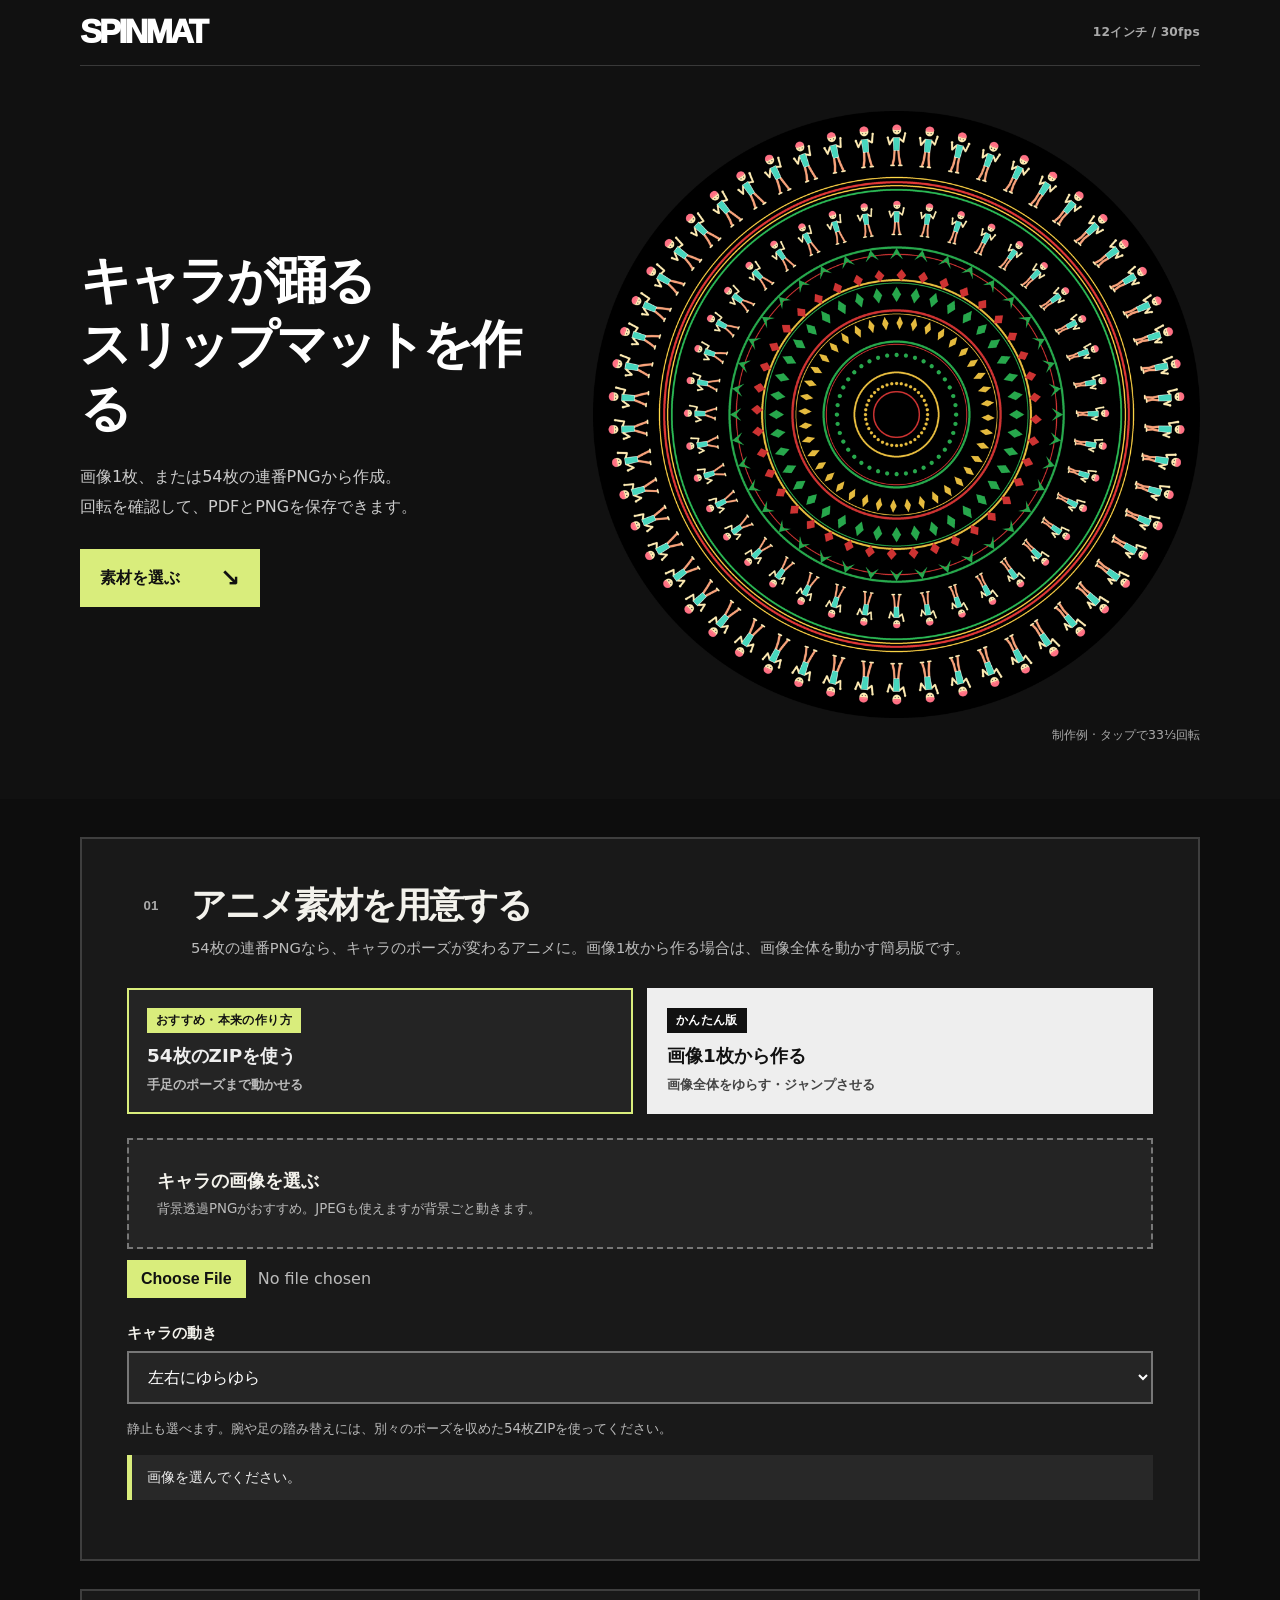
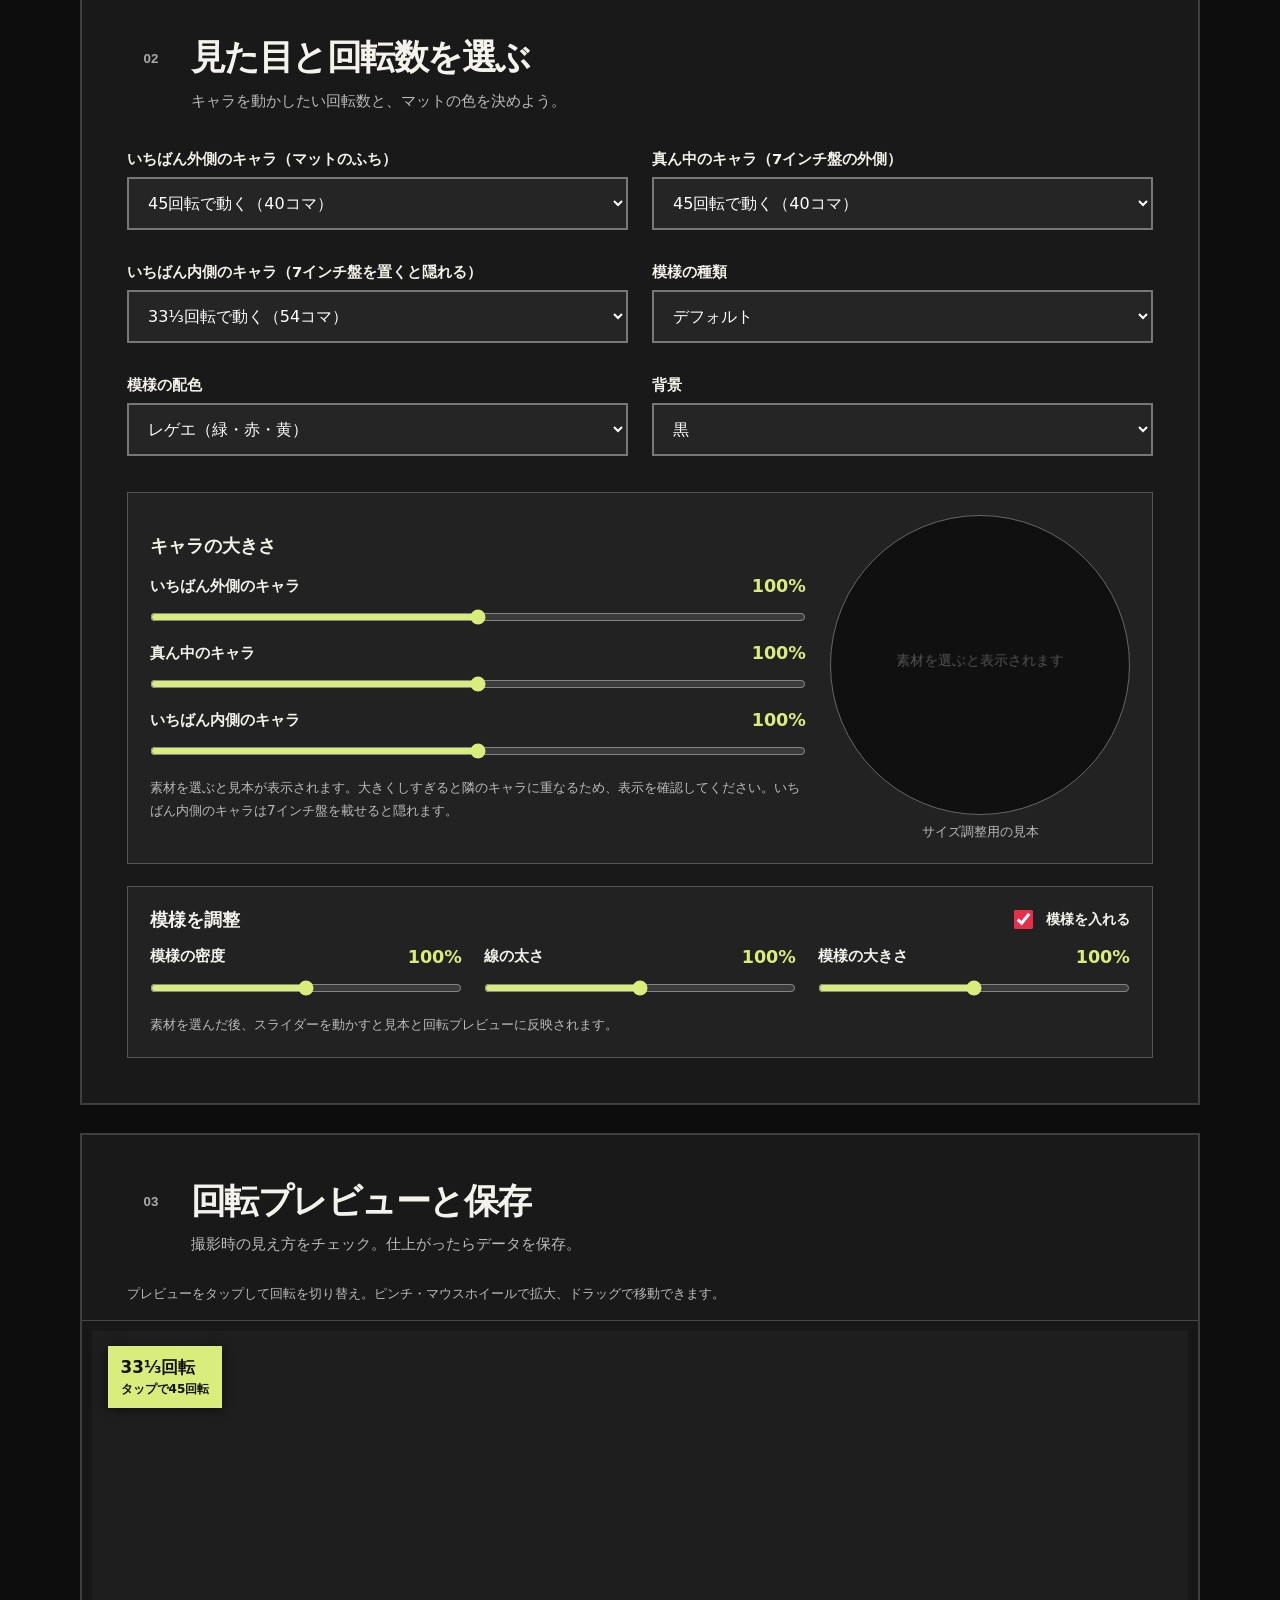
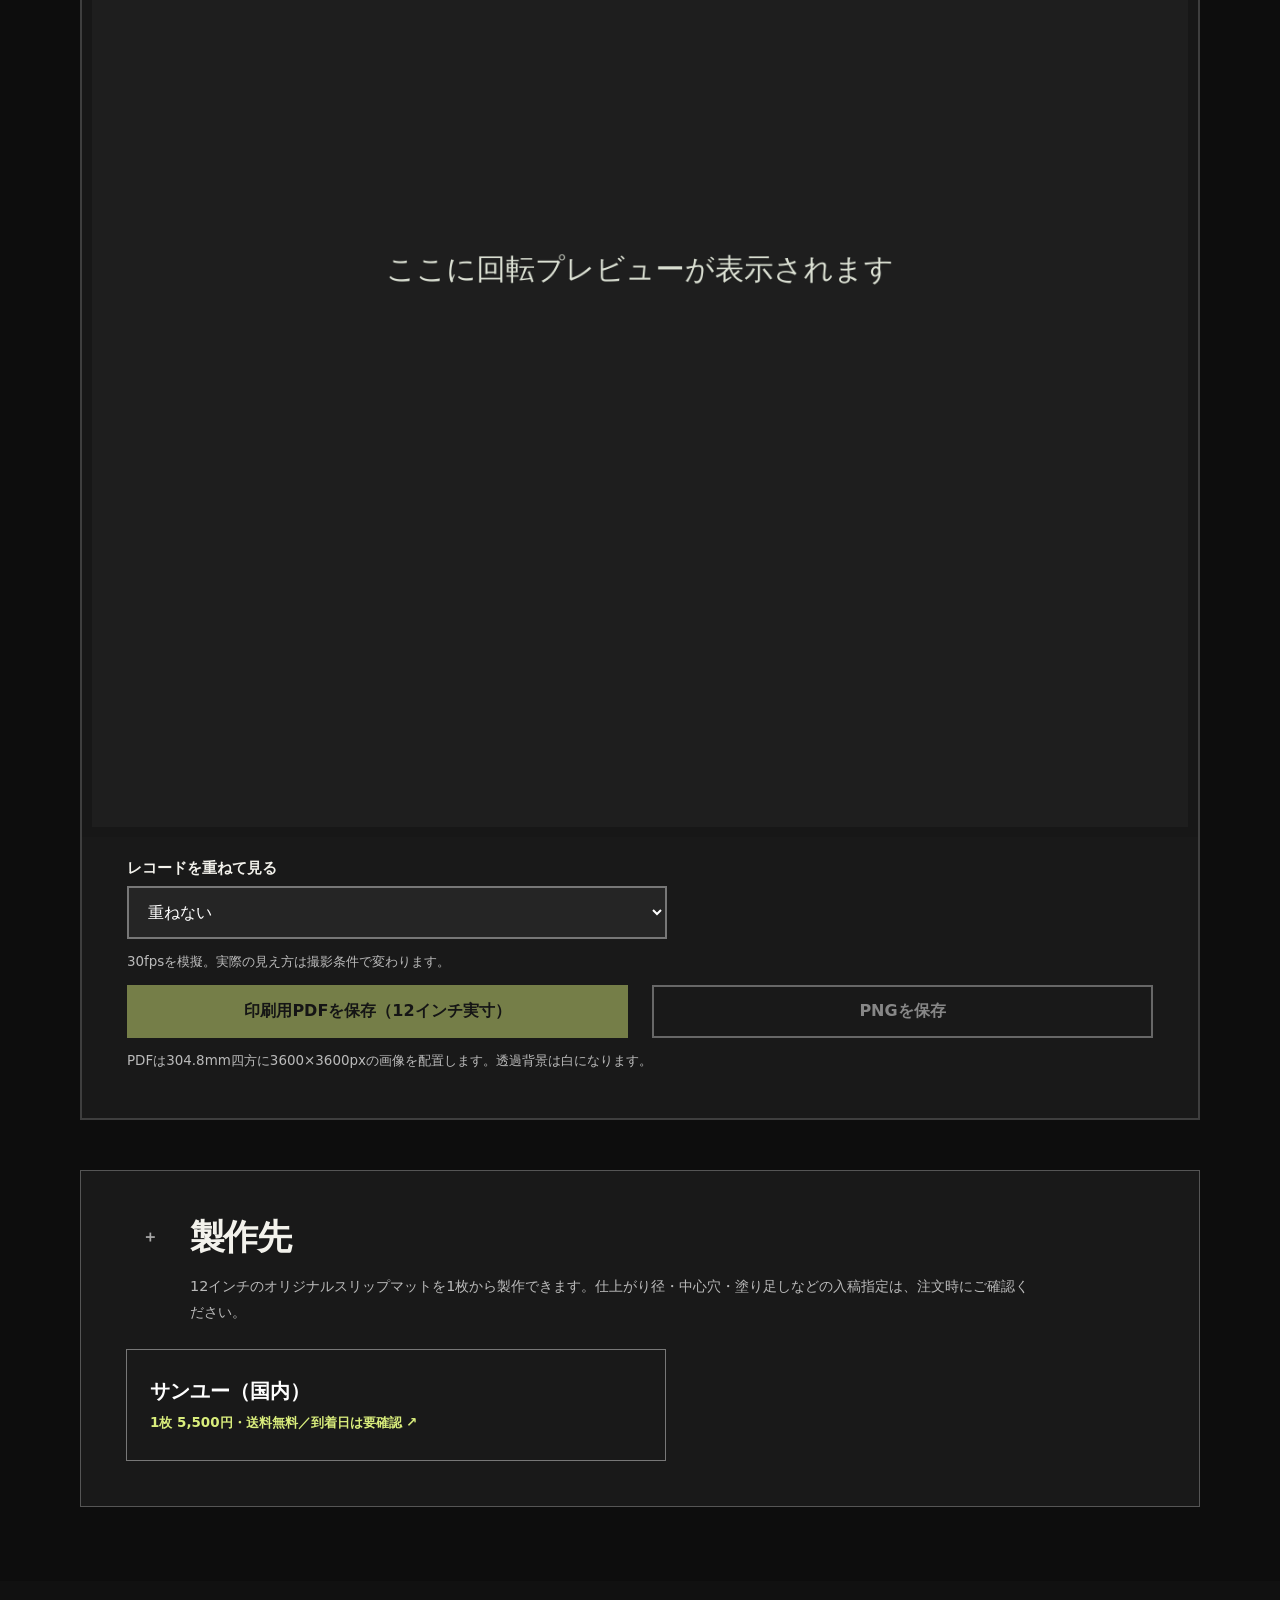
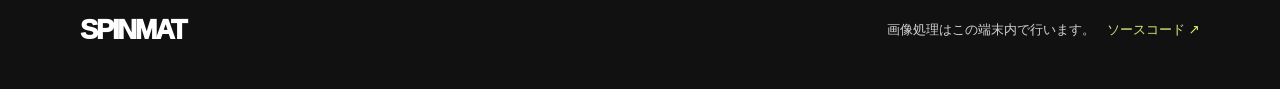
==== docs/index.html @ d65b49f1 "Simplify default pattern label and remove Penrose option" ====
<!doctype html>
<html lang="ja">
<head>
  <meta charset="utf-8">
  <meta name="viewport" content="width=device-width, initial-scale=1">
  <meta name="theme-color" content="#111111">
  <title>Zoetrope Slipmat Maker</title>
  <link rel="stylesheet" href="style.css?v=18">
</head>
<body>
  <header class="hero">
    <div class="shell">
      <div class="topbar"><a class="wordmark" href="#top" aria-label="SPINMAT トップ">SPINMAT</a><span class="topbar-note">12インチ / 30fps</span></div>
      <div id="top" class="hero-grid">
        <div class="hero-copy">
          <h1>キャラが踊る<br><em>スリップマットを作る</em></h1>
          <p class="hero-description">画像1枚、または54枚の連番PNGから作成。<br>回転を確認して、PDFとPNGを保存できます。</p>
          <a class="hero-cta" href="#source-title">素材を選ぶ <span aria-hidden="true">↘</span></a>
        </div>
        <figure class="hero-example"><button id="example-spin-button" class="hero-example-button" type="button" data-mode="stop" data-rate="33" aria-pressed="false" aria-label="制作例を33⅓回転で回す"><img src="example-slipmat.png" alt="キャラと幾何学模様を並べたスリップマットの制作例" width="1200" height="1200"></button><figcaption id="example-spin-caption">制作例 · タップで33⅓回転</figcaption></figure>
      </div>
    </div>
  </header>
  <main class="shell">
    <section class="card" aria-labelledby="source-title">
      <div class="step"><span>01</span><h2 id="source-title">アニメ素材を用意する</h2></div>
      <p class="section-intro">54枚の連番PNGなら、キャラのポーズが変わるアニメに。画像1枚から作る場合は、画像全体を動かす簡易版です。</p>
      <div class="mode-switch" role="group" aria-label="素材の種類">
        <label><input type="radio" name="source-mode" value="zip"><span class="mode-card mode-card--recommended"><small class="mode-badge">おすすめ・本来の作り方</small><strong>54枚のZIPを使う</strong><small>手足のポーズまで動かせる</small></span></label>
        <label><input type="radio" name="source-mode" value="image" checked><span class="mode-card mode-card--simple"><small class="mode-badge">かんたん版</small><strong>画像1枚から作る</strong><small>画像全体をゆらす・ジャンプさせる</small></span></label>
      </div>
      <div id="image-input-area">
        <label class="file-box" for="image-file"><strong>キャラの画像を選ぶ</strong><small>背景透過PNGがおすすめ。JPEGも使えますが背景ごと動きます。</small></label>
        <input id="image-file" type="file" accept="image/png,image/jpeg,image/webp">
        <div class="field"><label for="motion">キャラの動き</label><select id="motion"><option value="sway">左右にゆらゆら</option><option value="bounce">軽くジャンプ</option><option value="groove">ゆらゆら＋ジャンプ</option><option value="still">静止（動きなし）</option></select></div>
        <p class="hint">静止も選べます。腕や足の踏み替えには、別々のポーズを収めた54枚ZIPを使ってください。</p>
      </div>
      <div id="zip-input-area" hidden>
        <label class="file-box" for="zip-file"><strong>54枚入りZIPを選ぶ</strong><small>透過PNGの001.png〜054.png。同じ大きさの画像が必要です。</small></label>
        <input id="zip-file" type="file" accept=".zip,application/zip">
        <div class="prompt-guide">
          <h3>ChatGPTで54枚のZIPを作るなら</h3>
          <p>キャラの画像をChatGPTに添付して、下の文章を送ってください。できたZIPを保存し、この画面で選びます。</p>
          <label class="prompt-motion-label" for="prompt-motion">動きの指定 <span>下は一例です。好きな動きに書き換えられます。</span></label>
          <input id="prompt-motion" type="text" value="ゆったり左右にステップを踏み、左右の足を交互に出す、1周期のループにしてください。">
          <textarea id="zip-prompt" readonly spellcheck="false" aria-label="ChatGPTに送るプロンプト">添付したキャラ画像をもとに、ゾートロープ用のアニメーションを54コマ作ってください。ゆったり左右にステップを踏み、左右の足を交互に出す、1周期のループにしてください。

元のキャラの絵柄・顔・服・色を保ち、別のキャラに描き直さないでください。各コマで姿勢が少しずつ変わり、054.pngから001.pngへも自然につながるようにしてください。単に静止画全体を左右に動かすだけにはしないでください。

各コマは同じ大きさの512×512pxの背景透過PNGにしてください。全身が切れないようにし、キャラの大きさと中心位置、足元の基準位置を揃えてください。背景・床・影・文字は不要です。

ファイル名を001.pngから054.pngにして、54枚だけをZIPの直下にまとめ、ZIPファイルをダウンロードできる形で返してください。実際にファイルを作成・確認してください。ファイル生成ができない場合は、その旨を教えてください。</textarea>
          <div class="prompt-action"><button id="copy-zip-prompt" type="button" class="secondary">プロンプトをコピー</button><span id="copy-prompt-status" role="status" aria-live="polite"></span></div>
        </div>
      </div>
      <p id="source-status" class="status" role="status">画像を選んでください。</p>
      <div id="frames-preview" class="frames-preview" hidden><canvas id="character-canvas" width="280" height="280" aria-label="キャラの動きのプレビュー"></canvas><div><strong>キャラの動き</strong><p>54コマのつながりを確認できます。</p></div></div>
    </section>
    <section class="card" aria-labelledby="settings-title">
      <div class="step"><span>02</span><h2 id="settings-title">見た目と回転数を選ぶ</h2></div>
      <p class="section-intro">キャラを動かしたい回転数と、マットの色を決めよう。</p>
      <div class="settings-grid">
        <div class="field"><label for="outer-rpm">いちばん外側のキャラ（マットのふち）</label><select id="outer-rpm"><option value="45">45回転で動く（40コマ）</option><option value="33.33">33⅓回転で動く（54コマ）</option><option value="none">なし</option></select></div>
        <div class="field"><label for="inner-rpm">真ん中のキャラ（7インチ盤の外側）</label><select id="inner-rpm"><option value="45">45回転で動く（40コマ）</option><option value="33.33">33⅓回転で動く（54コマ）</option><option value="none">なし</option></select></div>
        <div class="field"><label for="center-rpm">いちばん内側のキャラ（7インチ盤を置くと隠れる）</label><select id="center-rpm"><option value="33.33">33⅓回転で動く（54コマ）</option><option value="45">45回転で動く（40コマ）</option><option value="none">なし</option></select></div>
        <div class="field"><label for="pattern-type">模様の種類</label><select id="pattern-type"><option value="classic" selected>デフォルト</option><option value="golden-spiral">黄金比の渦</option><option value="fibonacci">フィボナッチ配置</option><option value="branch-fractal">樹状フラクタル</option><option value="cell-fractal">細胞増殖フラクタル</option></select></div>
        <div class="field"><label for="theme">模様の配色</label><select id="theme"><option value="reggae">レゲエ（緑・赤・黄）</option><option value="neon">ネオン</option><option value="ocean">オーシャン</option><option value="sunset">サンセット</option><option value="monochrome">モノクロ</option></select></div>
        <div class="field"><label for="background">背景</label><select id="background"><option value="black">黒</option><option value="white">白（インク節約）</option><option value="transparent">透過PNG</option></select></div>
      </div>
      <div class="size-controls">
        <div class="size-fields">
          <h3>キャラの大きさ</h3>
          <div class="size-control"><label for="outer-size">いちばん外側のキャラ <output id="outer-size-value" for="outer-size">100%</output></label><input id="outer-size" type="range" min="60" max="140" step="5" value="100"></div>
          <div class="size-control"><label for="inner-size">真ん中のキャラ <output id="inner-size-value" for="inner-size">100%</output></label><input id="inner-size" type="range" min="60" max="140" step="5" value="100"></div>
          <div class="size-control"><label for="center-size">いちばん内側のキャラ <output id="center-size-value" for="center-size">100%</output></label><input id="center-size" type="range" min="60" max="140" step="5" value="100"></div>
          <p class="hint">素材を選ぶと見本が表示されます。大きくしすぎると隣のキャラに重なるため、表示を確認してください。いちばん内側のキャラは7インチ盤を載せると隠れます。</p>
        </div>
        <div class="size-preview"><canvas id="size-canvas" width="320" height="320" aria-label="大きさ調整用のスリップマット見本"></canvas><span>サイズ調整用の見本</span></div>
      </div>
      <div class="pattern-controls">
        <div class="pattern-heading"><h3>模様を調整</h3><label class="check"><input id="pattern" type="checkbox" checked>模様を入れる</label></div>
        <div class="pattern-sliders" id="pattern-sliders">
          <div class="size-control"><label for="pattern-density">模様の密度 <output id="pattern-density-value" for="pattern-density">100%</output></label><input id="pattern-density" type="range" min="50" max="150" step="10" value="100"></div>
          <div class="size-control"><label for="pattern-width">線の太さ <output id="pattern-width-value" for="pattern-width">100%</output></label><input id="pattern-width" type="range" min="50" max="150" step="10" value="100"></div>
          <div class="size-control"><label for="pattern-motif">模様の大きさ <output id="pattern-motif-value" for="pattern-motif">100%</output></label><input id="pattern-motif" type="range" min="50" max="150" step="10" value="100"></div>
        </div>
        <p class="hint">素材を選んだ後、スライダーを動かすと見本と回転プレビューに反映されます。</p>
      </div>
    </section>
    <section class="card preview-card" aria-labelledby="preview-title">
      <div class="step"><span>03</span><h2 id="preview-title">回転プレビューと保存</h2></div>
      <p class="section-intro">撮影時の見え方をチェック。仕上がったらデータを保存。</p>
      <div class="preview-layout">
        <p class="hint">プレビューをタップして回転を切り替え。ピンチ・マウスホイールで拡大、ドラッグで移動できます。</p><div class="turntable"><canvas id="disc-canvas" width="1200" height="1200" role="button" tabindex="0" aria-label="回転プレビュー、33⅓回転。タップで45回転"></canvas><div id="preview-mode-label" class="preview-mode-label" aria-live="polite">33⅓回転 <span>タップで45回転</span></div></div>
        <div class="preview-controls">
          <div class="field"><label for="record-overlay">レコードを重ねて見る</label><select id="record-overlay"><option value="none">重ねない</option><option value="7">7インチ盤を重ねて見る</option><option value="10">10インチ盤を重ねて見る</option></select></div>
          <p class="hint">30fpsを模擬。実際の見え方は撮影条件で変わります。</p>
          <p id="output-status" class="status" role="status" hidden></p>
          <button id="download-pdf" type="button" disabled>印刷用PDFを保存（12インチ実寸）</button>
          <button id="download-png" type="button" class="secondary" disabled>PNGを保存</button>
          <p class="hint">PDFは304.8mm四方に3600×3600pxの画像を配置します。透過背景は白になります。</p>
        </div>
      </div>
    </section>
    <section class="order-resources" aria-labelledby="order-title">
      <div class="step"><span>＋</span><h2 id="order-title">製作先</h2></div>
      <p>12インチのオリジナルスリップマットを1枚から製作できます。仕上がり径・中心穴・塗り足しなどの入稿指定は、注文時にご確認ください。</p>
      <div class="vendor-links">
        <a href="https://sanyumsc.com/index11/" target="_blank" rel="noopener noreferrer"><strong>サンユー（国内）</strong><span>1枚 5,500円・送料無料／到着日は要確認 ↗</span></a>
      </div>
    </section>
  </main>
  <footer><div class="shell footer-inner"><strong>SPINMAT</strong><small>画像処理はこの端末内で行います。<a href="https://github.com/doingkid/zoetrope-slipmat-maker">ソースコード ↗</a></small></div></footer>
  <script src="zip.js"></script>
  <script src="pdf-export.js?v=1"></script>
  <script src="app.js?v=20"></script>
</body>
</html>
---- docs/style.css ----
:root{font-family:system-ui,-apple-system,"Hiragino Kaku Gothic ProN","Noto Sans JP",Meiryo,sans-serif;color:#161616;background:#f4f2ed;scroll-behavior:smooth}*{box-sizing:border-box}[hidden]{display:none!important}body{margin:0}button,select,input{font:inherit}.shell{width:min(1120px,calc(100% - 40px));margin:auto}.hero{background:#111;color:#fff;overflow:hidden}.topbar{height:82px;display:flex;align-items:center;justify-content:space-between;border-bottom:1px solid #ffffff4b}.wordmark{font-family:Arial,Helvetica,sans-serif;font-size:clamp(1.45rem,3vw,2.05rem);font-weight:1000;letter-spacing:-.085em;line-height:1;text-decoration:none;color:#fff}.wordmark span,footer strong span{display:inline-block;font-size:.4em;letter-spacing:0;vertical-align:top;margin:.1em 0 0 .4em}.topbar-note{font-size:.71rem;letter-spacing:.17em;font-weight:800;color:#d9ed7c}.hero-grid{position:relative;display:grid;grid-template-columns:minmax(0,1.05fr) minmax(350px,.95fr);min-height:530px;align-items:center;gap:30px}.hero-copy{position:relative;z-index:2;padding:44px 0 65px}.eyebrow{display:flex;align-items:center;gap:10px;font:800 .7rem/1.4 Arial,Helvetica,sans-serif;letter-spacing:.2em;color:#d9ed7c;margin:0 0 25px}.eyebrow-dot{width:11px;height:11px;background:#d9ed7c;border-radius:50%;box-shadow:0 0 0 5px #d9ed7c22}.hero h1{font-size:clamp(3.35rem,6vw,6.5rem);line-height:1.14;letter-spacing:-.085em;margin:0 0 24px;font-weight:950}.hero h1 em{font-style:normal;color:#d9ed7c}.hero-description{line-height:1.9;font-size:clamp(.97rem,1.35vw,1.14rem);font-weight:600;margin:0 0 28px}.hero-cta{display:inline-flex;align-items:center;justify-content:space-between;gap:46px;padding:15px 18px;background:#d9ed7c;border:2px solid #d9ed7c;color:#111;text-decoration:none;font-weight:900;min-width:190px;transition:transform .18s,background .18s}.hero-cta:hover{background:#fff;transform:translateY(-2px)}.hero-cta span{font-size:1.5rem;line-height:1}.hero-art{position:relative;display:grid;place-items:center;min-height:500px}.hero-disc{position:absolute;width:min(485px,46vw);aspect-ratio:1;border-radius:50%;border:17px solid #f2f0e9;background:repeating-conic-gradient(from 0deg,#e52f44 0 4deg,#111 4deg 8deg,#d9ed7c 8deg 12deg,#111 12deg 16deg,#d338a3 16deg 20deg,#111 20deg 24deg);box-shadow:0 0 0 8px #111,0 0 0 10px #666,25px 35px 0 #0009;transform:rotate(-12deg)}.hero-disc:before{content:"";position:absolute;inset:19%;border-radius:50%;background:#111;border:17px solid #d9ed7c;box-shadow:0 0 0 13px #111,0 0 0 16px #ee3652,0 0 0 25px #111}.hero-disc-inner{position:absolute;inset:39%;background:#e8344f;border-radius:50%;z-index:1;display:grid;place-items:center;border:8px solid #111}.hero-disc-inner:after{content:"";width:16%;aspect-ratio:1;background:#111;border-radius:50%;box-shadow:0 0 0 7px #f4f2ed}.hero-art-label{position:absolute;right:0;bottom:24px;background:#d9ed7c;color:#111;padding:12px 17px;font:900 .72rem/1.4 Arial,Helvetica,sans-serif;letter-spacing:.09em;transform:rotate(5deg)}.ticker{background:#d9ed7c;border-top:2px solid #111;border-bottom:2px solid #111;overflow:hidden;white-space:nowrap}.ticker .shell{font:900 clamp(.75rem,1.6vw,1rem)/1 Arial,Helvetica,sans-serif;letter-spacing:.08em;padding:15px 0}.ticker span{font-size:1.1rem;margin:0 20px}main{padding:38px 0 52px}.card{background:#fff;border:2px solid #171717;border-radius:0;padding:clamp(22px,3.6vw,45px);margin:0 0 28px;box-shadow:7px 7px 0 #171717}.step{display:flex;align-items:center;gap:16px}.step span{min-width:48px;height:48px;display:grid;place-items:center;border-radius:50%;background:#161616;color:#d9ed7c;font:900 1rem Arial,Helvetica,sans-serif}.step h2{margin:0;font-size:clamp(1.5rem,2.7vw,2.3rem);line-height:1.25;letter-spacing:-.045em}.section-intro{margin:9px 0 27px 64px;color:#575757;font-size:.92rem;line-height:1.65}.mode-switch{display:flex;gap:0;flex-wrap:wrap;margin-bottom:22px;border-bottom:2px solid #161616}.mode-switch label{cursor:pointer}.mode-switch input{position:absolute;opacity:0}.mode-switch span{display:block;padding:15px 22px;font-weight:850;color:#666;border-bottom:5px solid transparent;margin-bottom:-2px}.mode-switch input:checked+span{color:#111;border-bottom-color:#e62f4a}.mode-switch input:focus-visible+span{outline:3px solid #e62f4a}.file-box{display:block;padding:28px;border:2px dashed #888;cursor:pointer;background:#f4f2ed;transition:border-color .18s,background .18s}.file-box:hover{border-color:#111;background:#f5f7e8}.file-box strong,.file-box small{display:block}.file-box strong{font-size:1.15rem}.file-box small{color:#565656;line-height:1.5;margin-top:6px}input[type=file]{max-width:100%;margin:11px 0 16px}.field{display:grid;gap:8px;margin:10px 0}.field label{font-weight:850;font-size:.93rem}select{width:100%;padding:14px 15px;border:2px solid #171717;background:#fff;color:#171717;border-radius:0;min-height:52px;cursor:pointer}.hint{font-size:.84rem;color:#555;line-height:1.7}.status{padding:12px 15px;background:#f0f0e8;border-left:5px solid #111;font-size:.88rem;line-height:1.55}.status.error{color:#a12c39;background:#fff0f0;border-left-color:#db3348}.actions{display:flex;gap:10px;flex-wrap:wrap;margin-top:19px}button{border:2px solid #141414;border-radius:0;background:#141414;color:#fff;font-weight:850;padding:14px 20px;cursor:pointer;min-height:50px;transition:transform .15s,background .15s}button:hover:not(:disabled){background:#e62f4a;transform:translateY(-2px)}button:disabled{opacity:.46;cursor:not-allowed}.secondary{background:#fff;color:#171717}.secondary:hover:not(:disabled){background:#d9ed7c;color:#111}.frames-preview{display:flex;align-items:center;gap:20px;margin-top:22px;padding:16px;background:#d9ed7c}.frames-preview canvas{width:130px;height:130px;object-fit:contain;background:repeating-conic-gradient(#ddd 0 25%,#fff 0 50%) 50%/20px 20px}.frames-preview strong{font-size:1.08rem}.frames-preview p{font-size:.84rem;line-height:1.5}.settings-grid{display:grid;grid-template-columns:repeat(2,minmax(0,1fr));gap:13px 24px}.check{display:flex;align-items:center;gap:10px;margin:16px 0;font-weight:750;font-size:.9rem}.check input{width:19px;height:19px;accent-color:#e62f4a}details{margin-top:24px;border-top:1px solid #aaa;padding-top:17px}summary{cursor:pointer;font-weight:850}.preview-layout{display:grid;grid-template-columns:minmax(0,1.2fr) minmax(240px,.8fr);gap:32px;align-items:start}.turntable{background:#171717;padding:13px;border:8px solid #e62f4a}.turntable canvas{display:block;width:100%;aspect-ratio:1;background:#1e1e1e;border-radius:50%}.preview-controls{padding-top:3px}.preview-controls .hint{margin:22px 0}.preview-controls button{display:block;width:100%;margin:10px 0}.preview-controls #download-pdf{background:#d9ed7c;color:#111}.preview-controls #download-pdf:hover:not(:disabled){background:#e62f4a;color:#fff}footer{background:#111;color:#fff;padding:35px 0 45px}.footer-inner{display:grid;grid-template-columns:1fr auto;gap:6px 25px;align-items:end}footer strong{font:1000 2.8rem/1 Arial,Helvetica,sans-serif;letter-spacing:-.08em}footer p{grid-column:1;font-size:.72rem;letter-spacing:.11em;color:#d9ed7c;font-weight:800;margin:4px 0 0}footer small{grid-column:2;grid-row:1 / span 2;color:#d0d0d0}footer a{color:#d9ed7c;text-decoration:none;margin-left:12px}a:focus-visible,button:focus-visible,select:focus-visible,input:focus-visible,summary:focus-visible{outline:3px solid #e62f4a;outline-offset:3px}@media(max-width:900px){.hero-grid{grid-template-columns:1fr minmax(240px,.65fr);min-height:440px}.hero-art{min-height:390px}.hero-disc{width:min(350px,38vw)}.preview-layout{grid-template-columns:1fr}.turntable{max-width:650px}}@media(max-width:650px){.shell{width:min(100% - 26px,540px)}.topbar{height:61px}.topbar-note{font-size:.57rem}.hero-grid{display:block;min-height:0}.hero-copy{padding:34px 0 40px}.eyebrow{margin-bottom:17px;font-size:.58rem}.hero h1{font-size:clamp(3rem,13vw,4.8rem);margin-bottom:16px}.hero-description{font-size:.94rem;line-height:1.7}.hero-art{position:absolute;right:-55px;top:95px;min-height:0;width:220px;height:220px;opacity:.23;pointer-events:none}.hero-disc{width:220px;border-width:8px;box-shadow:none}.hero-art-label{display:none}.ticker .shell{font-size:.67rem;padding:12px 0}.ticker span{margin:0 10px}main{padding:24px 0 36px}.card{padding:20px;margin-bottom:22px;box-shadow:4px 4px 0 #171717}.step{gap:10px}.step span{min-width:37px;height:37px;font-size:.8rem}.step h2{font-size:1.4rem}.section-intro{margin:8px 0 18px;font-size:.81rem}.mode-switch span{padding:11px 12px;font-size:.8rem}.file-box{padding:19px}.file-box strong{font-size:1rem}.settings-grid,.preview-layout{grid-template-columns:1fr}.frames-preview canvas{width:95px;height:95px}.turntable{padding:8px;border-width:5px}.footer-inner{display:block}footer strong{font-size:2rem}footer p{margin:8px 0 22px}footer small{display:block;line-height:1.6}footer a{margin-left:0;display:inline-block}}

/* Dark studio layout */
:root{color:#f3f2ec;background:#0d0d0d;color-scheme:dark}
.hero h1{font-size:clamp(3rem,4.5vw,4.2rem);line-height:1.19;letter-spacing:-.075em}
main{background:#0d0d0d}
.card{background:#191919;border-color:#3e3e3e;box-shadow:7px 7px 0 #000}
.step span{background:#d9ed7c;color:#111}
.section-intro,.hint{color:#bbb}
.mode-switch{border-bottom-color:#555}
.mode-switch span{color:#aaa}
.mode-switch input:checked+span{color:#fff}
.file-box{background:#242424;border-color:#777}
.file-box:hover{background:#303626;border-color:#d9ed7c}
.file-box small{color:#bbb}
select{background:#252525;border-color:#777;color:#fff}
.status{background:#282828;border-left-color:#d9ed7c;color:#eee}
.status.error{background:#3a2025;color:#ffd8dd}
button{background:#d9ed7c;border-color:#d9ed7c;color:#111}
button:disabled{opacity:.48}
.secondary{background:transparent;border-color:#bdbdbd;color:#fff}
.secondary:hover:not(:disabled){color:#111}
details{border-top-color:#555}
.frames-preview{color:#111}
.preview-layout{display:block}
.preview-card{overflow:hidden}
.preview-card .turntable{margin-inline:calc(-1 * clamp(22px,3.6vw,45px));width:auto;padding:10px;border:0;border-top:5px solid #e62f4a;border-bottom:5px solid #e62f4a;display:grid;place-items:center}
.preview-card .turntable canvas{width:min(100%,1200px);height:auto}
.preview-controls{display:grid;grid-template-columns:repeat(2,minmax(0,1fr));align-items:center;gap:12px 24px;padding-top:22px}
.preview-controls .field{margin:0}
.preview-controls .hint,.preview-controls .status{grid-column:1/-1;margin:0}
.preview-controls button{margin:0}
@media(max-width:650px){
  .hero h1{font-size:clamp(2.35rem,10vw,3.3rem)}
  .card{box-shadow:4px 4px 0 #000}
  .preview-card .turntable{margin-inline:-20px;padding:4px;border-width:4px}
  .preview-controls{grid-template-columns:1fr;gap:12px}
  .preview-controls .hint,.preview-controls .status{grid-column:auto}
}
.ticker{color:#111}
input[type=file]{color:#bbb}
input[type=file]::file-selector-button{background:#d9ed7c;color:#111;border:0;padding:10px 14px;margin-right:12px;font-weight:800;cursor:pointer}
.prompt-guide{margin:24px 0 8px;padding:22px;border:1px solid #666;background:#222}
.prompt-guide h3{margin:0 0 8px;font-size:1.15rem}
.prompt-guide p{margin:0 0 15px;color:#bbb;font-size:.9rem;line-height:1.7}
.prompt-guide textarea{display:block;width:100%;height:320px;resize:vertical;padding:16px;background:#111;border:1px solid #777;border-radius:0;color:#eee;font:inherit;font-size:.88rem;line-height:1.7}
.prompt-action{display:flex;align-items:center;gap:14px;flex-wrap:wrap;margin-top:12px}
.prompt-action span{color:#d9ed7c;font-size:.86rem}
@media(max-width:650px){.prompt-guide{padding:16px}.prompt-guide textarea{height:350px}.prompt-action button{width:100%}}
.size-controls{display:grid;grid-template-columns:minmax(0,1fr) 300px;gap:24px;align-items:center;margin-top:26px;padding:22px;border:1px solid #555;background:#222}
.size-fields h3{margin:0 0 18px;font-size:1.15rem}
.size-control{margin:0 0 18px}
.size-control label{display:flex;justify-content:space-between;align-items:center;gap:12px;font-weight:800;font-size:.94rem}
.size-control output{font-variant-numeric:tabular-nums;color:#d9ed7c;font-size:1.1rem}
.size-control input{display:block;width:100%;margin:13px 0;accent-color:#d9ed7c;cursor:pointer}
.size-fields .hint{margin:0}
.pattern-controls{margin-top:22px;padding:20px 22px;border:1px solid #555;background:#222}
.pattern-controls h3{margin:0 0 15px;font-size:1.15rem}
.pattern-heading{display:flex;align-items:center;justify-content:space-between;gap:16px;margin-bottom:15px}
.pattern-heading h3{margin:0}
.pattern-heading .check{margin:0}
.pattern-sliders{display:grid;grid-template-columns:repeat(3,minmax(0,1fr));gap:12px 22px}
.pattern-sliders .size-control{margin:0}
.pattern-controls .hint{margin:5px 0 0}
input[type=range]:disabled,select:disabled{opacity:.42;cursor:not-allowed}
@media(max-width:650px){.pattern-sliders{grid-template-columns:1fr}.pattern-controls{padding:16px}}
.size-preview{text-align:center}
.size-preview canvas{display:block;width:100%;height:auto;aspect-ratio:1;border:1px solid #666;border-radius:50%;background:#101010}
.size-preview span{display:block;margin-top:9px;color:#bbb;font-size:.8rem}
@media(max-width:650px){.size-controls{grid-template-columns:1fr;gap:15px;padding:16px}.size-preview{grid-row:1}.size-preview canvas{width:min(100%,220px);margin:auto}}
.prompt-motion-label{display:block;font-weight:850;font-size:.93rem;margin:0 0 8px}
.prompt-motion-label span{display:block;color:#d9ed7c;font-size:.82rem;font-weight:650;line-height:1.5;margin-top:5px}
#prompt-motion{display:block;width:100%;padding:13px 15px;margin:0 0 18px;background:#111;border:1px solid #999;border-radius:0;color:#fff;line-height:1.5}
/* Make the frame-by-frame path the primary choice. */
.mode-switch{display:grid;grid-template-columns:repeat(2,minmax(0,1fr));gap:14px;border:0;margin:0 0 24px}
.mode-switch label{display:block;position:relative}
.mode-switch .mode-card{display:block;height:100%;margin:0;padding:18px;border:2px solid #666;background:#242424;color:#eee;transition:border-color .15s,background .15s}
.mode-switch .mode-card strong{display:block;margin:11px 0 6px;font-size:1.15rem;line-height:1.35}
.mode-switch .mode-card small{display:block;font-size:.8rem;line-height:1.5;color:#bbb}
.mode-switch .mode-card .mode-badge{display:inline-block;padding:4px 9px;width:max-content;background:#444;color:#eee;font-size:.73rem;font-weight:900;letter-spacing:.03em}
.mode-switch .mode-card--recommended{border-color:#d9ed7c}
.mode-switch .mode-card--recommended .mode-badge{background:#d9ed7c;color:#111}
.mode-switch input:checked+.mode-card--recommended{background:#d9ed7c;border-color:#d9ed7c;color:#111}
.mode-switch input:checked+.mode-card--recommended small{color:#30351a}
.mode-switch input:checked+.mode-card--recommended .mode-badge{background:#111;color:#d9ed7c}
.mode-switch input:checked+.mode-card--simple{background:#eee;border-color:#eee;color:#111}
.mode-switch input:checked+.mode-card--simple small{color:#444}
.mode-switch input:checked+.mode-card--simple .mode-badge{background:#111;color:#fff}
.mode-switch input:focus-visible+.mode-card{outline:3px solid #e62f4a;outline-offset:3px}
@media(max-width:650px){.mode-switch{grid-template-columns:1fr;gap:10px}.mode-switch .mode-card{padding:14px}.mode-switch .mode-card strong{font-size:1.04rem;margin:7px 0 3px}}
.order-resources{margin:50px 0 22px;padding:clamp(22px,3.6vw,45px);border:1px solid #555;background:#191919}
.order-resources .step span{font-size:1.35rem}
.order-resources p{max-width:850px;margin:15px 0 23px 64px;color:#bbb;font-size:.9rem;line-height:1.8}
.order-resources p strong{color:#f2f2ed}
.vendor-links{display:grid;grid-template-columns:minmax(0,1fr);max-width:540px;gap:15px}
.vendor-links a{display:flex;flex-direction:column;justify-content:center;gap:9px;min-height:112px;padding:21px 23px;border:1px solid #777;color:#fff;text-decoration:none;transition:background .15s,border-color .15s}
.vendor-links a:hover,.vendor-links a:focus-visible{background:#303626;border-color:#d9ed7c}
.vendor-links strong{font-size:1.22rem}
.vendor-links span{color:#d9ed7c;font-size:.84rem;font-weight:750}
@media(max-width:650px){.order-resources{margin:34px 0 14px;padding:20px}.order-resources p{margin:12px 0 20px}.vendor-links{grid-template-columns:1fr}.vendor-links a{min-height:88px;padding:16px}}

/* A restrained studio front page with a real output example. */
.hero{background:#111}
.topbar{height:66px;border-bottom-color:#393939}
.topbar-note{color:#aaa;font-size:.76rem;letter-spacing:.02em;font-weight:600}
.hero-grid{grid-template-columns:minmax(0,.85fr) minmax(350px,1.15fr);min-height:0;gap:clamp(26px,5vw,70px);padding:45px 0 55px}
.hero-copy{padding:0}
.hero h1{font-size:clamp(2.45rem,4vw,4.5rem);line-height:1.25;letter-spacing:-.06em;margin:0 0 22px}
.hero h1 em{color:#fff}
.hero-description{font-size:1rem;line-height:1.85;color:#ccc;font-weight:500;margin-bottom:28px}
.hero-cta{min-width:180px;gap:28px}
.hero-example{position:relative;margin:0;min-width:0;align-self:center}
.hero-example img{display:block;width:100%;height:auto;aspect-ratio:1;object-fit:contain}
.hero-example figcaption{margin-top:9px;color:#aaa;font-size:.78rem;text-align:right}
.card{box-shadow:none}
.step span{min-width:48px;height:auto;border-radius:0;background:none;color:#aaa;font-size:.83rem;font-weight:700}
.order-resources .step span{font-size:1rem}
.preview-card .turntable{border-top:1px solid #444;border-bottom:0}
.mode-switch input:focus-visible+.mode-card,a:focus-visible,button:focus-visible,select:focus-visible,input:focus-visible,summary:focus-visible{outline-color:#d9ed7c}
.footer-inner{display:flex;justify-content:space-between;align-items:center}
footer strong{font-size:1.7rem}
footer small{grid-column:auto;grid-row:auto}
@media(max-width:900px){.hero-grid{grid-template-columns:minmax(0,.9fr) minmax(270px,1.1fr);min-height:0}.hero h1{font-size:clamp(2.35rem,4vw,3.4rem)}}
@media(max-width:650px){.topbar{height:58px}.hero-grid{display:flex;flex-direction:column;gap:20px;padding:30px 0 34px}.hero-copy{padding:0}.hero h1{font-size:clamp(2.2rem,8.5vw,3.3rem);margin-bottom:15px}.hero-description{font-size:.9rem;margin-bottom:21px}.hero-example{position:relative;right:auto;top:auto;width:100%;height:auto;opacity:1;pointer-events:auto}.hero-example img{width:min(100%,460px);margin:auto}.hero-example figcaption{font-size:.73rem}.step span{min-width:37px}.footer-inner{display:block}footer strong{font-size:1.7rem}footer small{margin-top:17px}}

/* One 30fps sample per step: 54 at 33⅓ rpm, 40 at 45 rpm. */
.hero-example-button{display:block;width:100%;min-height:0;padding:0;border:0;background:none;color:inherit;cursor:pointer;overflow:hidden}
.hero-example-button:hover:not(:disabled){background:none;transform:none}
.hero-example-button img{animation:example-spin 1.8s steps(54,end) infinite;animation-play-state:paused;transform-origin:center center}
.hero-example-button[data-rate="45"] img{animation-duration:1.333333333s;animation-timing-function:steps(40,end)}
.hero-example-button[aria-pressed="true"] img{animation-play-state:running}
.hero-example-button:focus-visible{outline:3px solid #d9ed7c;outline-offset:4px}
@keyframes example-spin{to{transform:rotate(360deg)}}


/* Detail inspection and alpha preview; checkerboard is never exported. */
.preview-card .turntable{overflow:hidden;position:relative}
.preview-mode-label{position:absolute;left:clamp(12px,2vw,26px);top:clamp(12px,2vw,26px);z-index:1;padding:10px 13px;background:#d9ed7c;color:#111;font-weight:900;font-size:clamp(.84rem,1.5vw,1.05rem);pointer-events:none;box-shadow:0 2px 10px #0008}
.preview-mode-label span{display:block;font-size:.72em;font-weight:700;margin-top:2px}
#disc-canvas:focus-visible{outline:3px solid #d9ed7c;outline-offset:-5px}
#disc-canvas{touch-action:none;cursor:grab;border-radius:0}
#disc-canvas:active{cursor:grabbing}
#disc-canvas.transparent-preview,#size-canvas.transparent-preview{background:repeating-conic-gradient(#777 0 25%,#aaa 0 50%) 50%/24px 24px}

.preview-controls .field{grid-column:1/-1;max-width:540px}
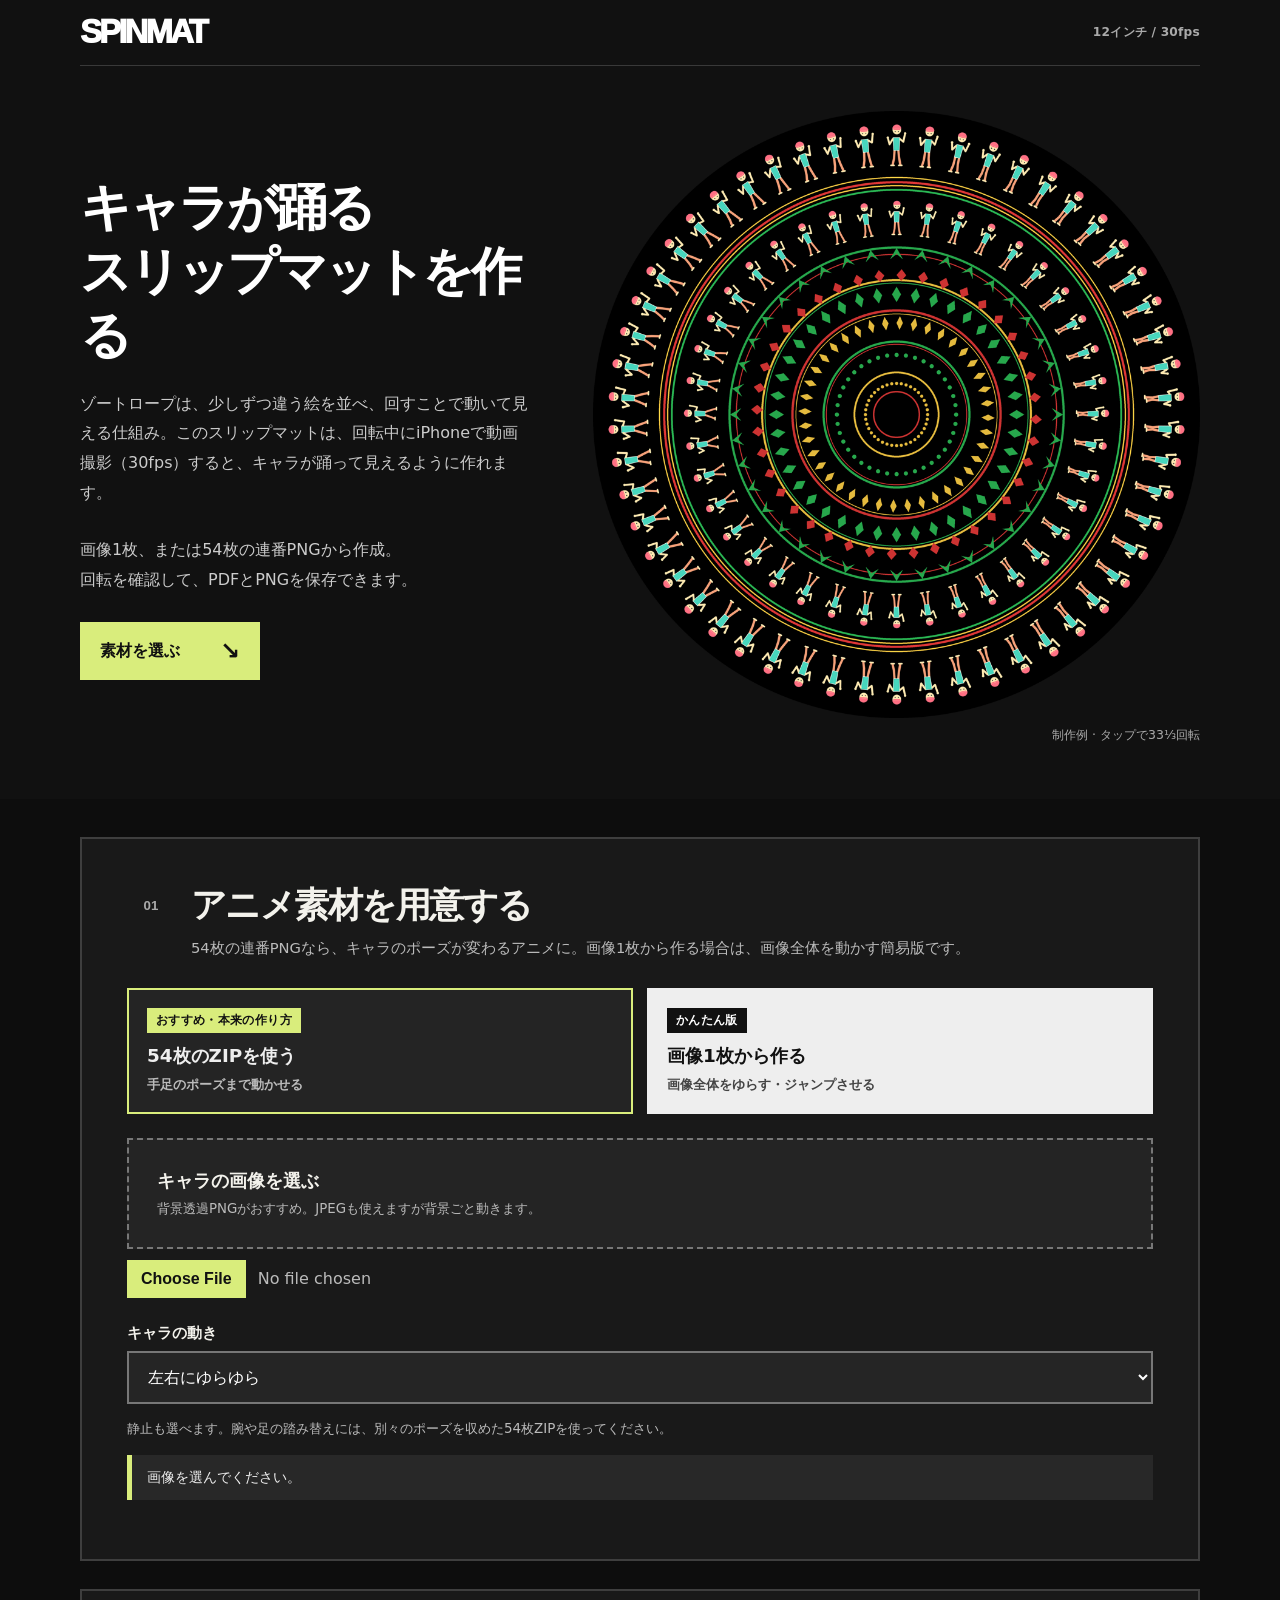
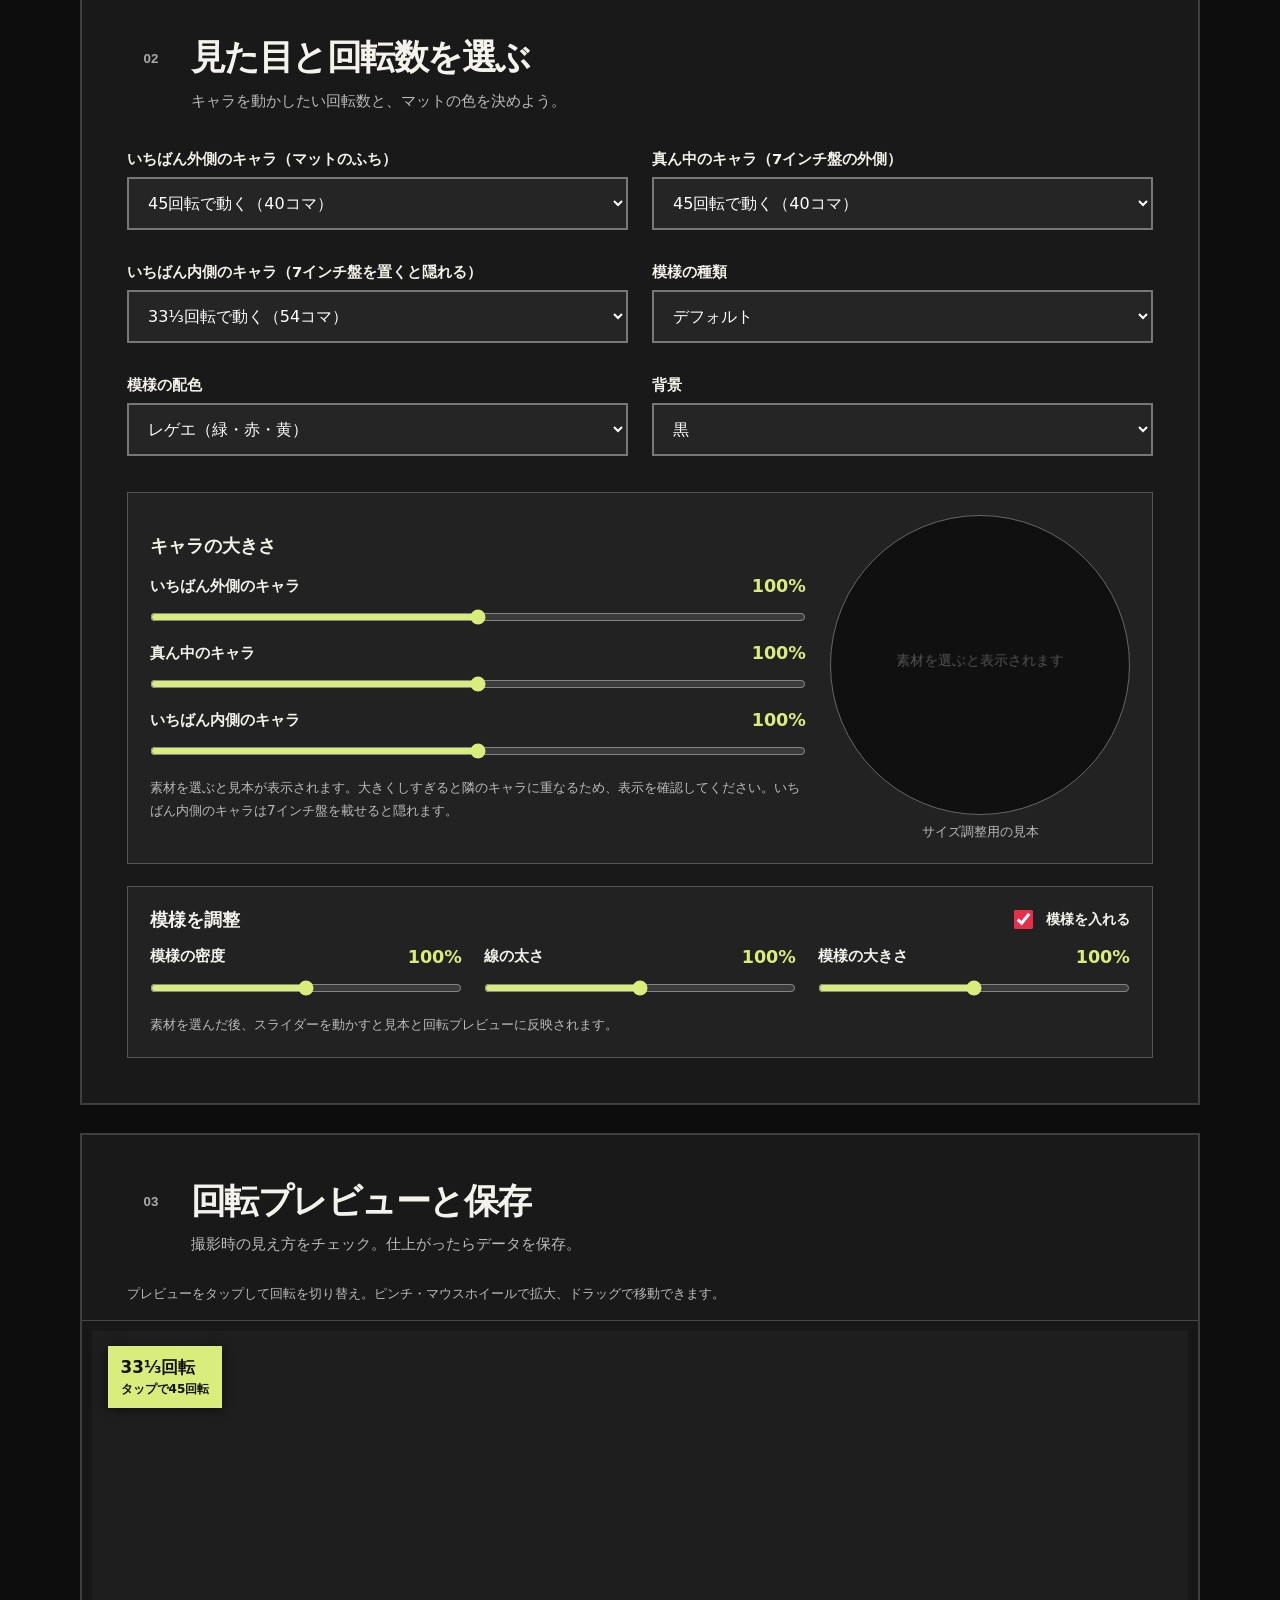
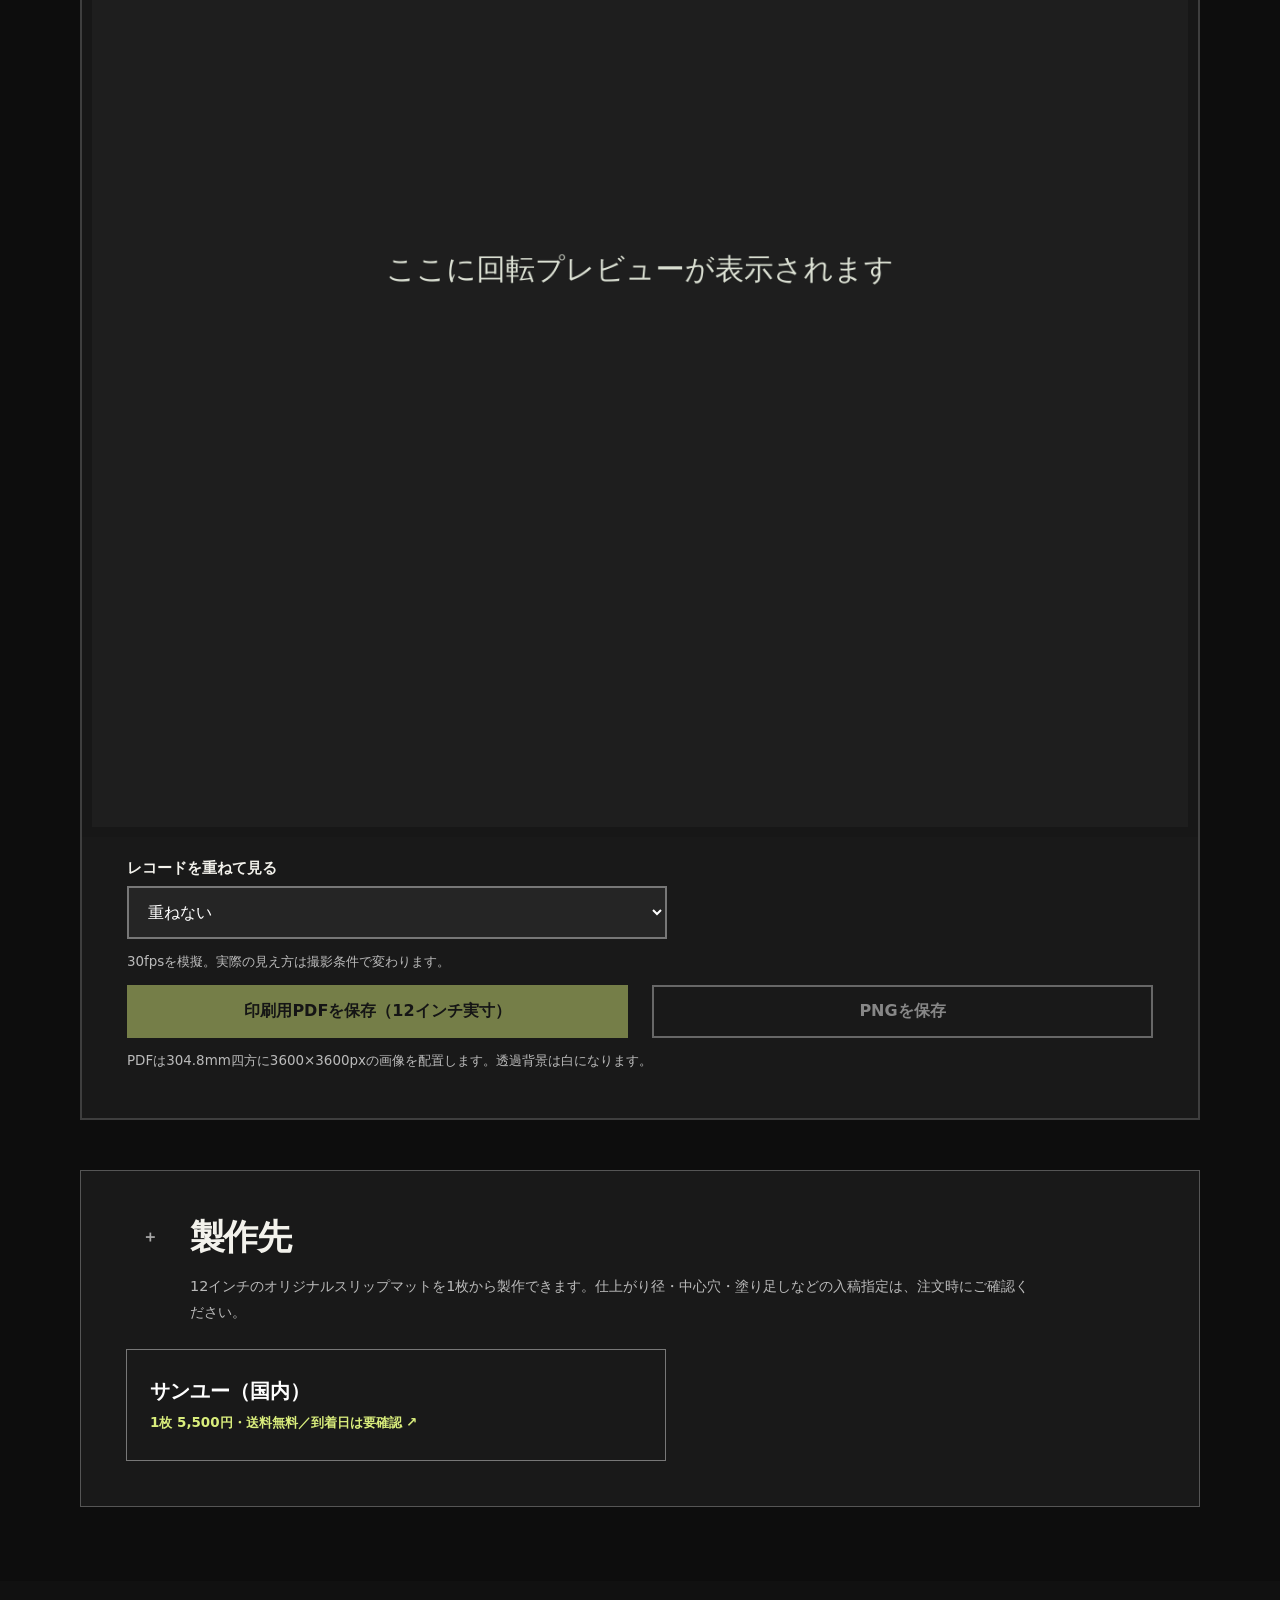
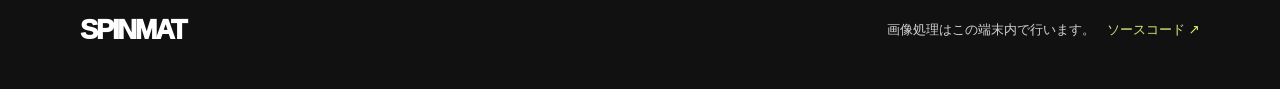
==== commit 08ab1698: "Add short zoetrope explanation with iPhone 30fps filming" ====
--- a/docs/index.html
+++ b/docs/index.html
@@ -14,6 +14,7 @@
       <div id="top" class="hero-grid">
         <div class="hero-copy">
           <h1>キャラが踊る<br><em>スリップマットを作る</em></h1>
+          <p class="hero-description">ゾートロープは、少しずつ違う絵を並べ、回すことで動いて見える仕組み。このスリップマットは、回転中にiPhoneで動画撮影（30fps）すると、キャラが踊って見えるように作れます。</p>
           <p class="hero-description">画像1枚、または54枚の連番PNGから作成。<br>回転を確認して、PDFとPNGを保存できます。</p>
           <a class="hero-cta" href="#source-title">素材を選ぶ <span aria-hidden="true">↘</span></a>
         </div>
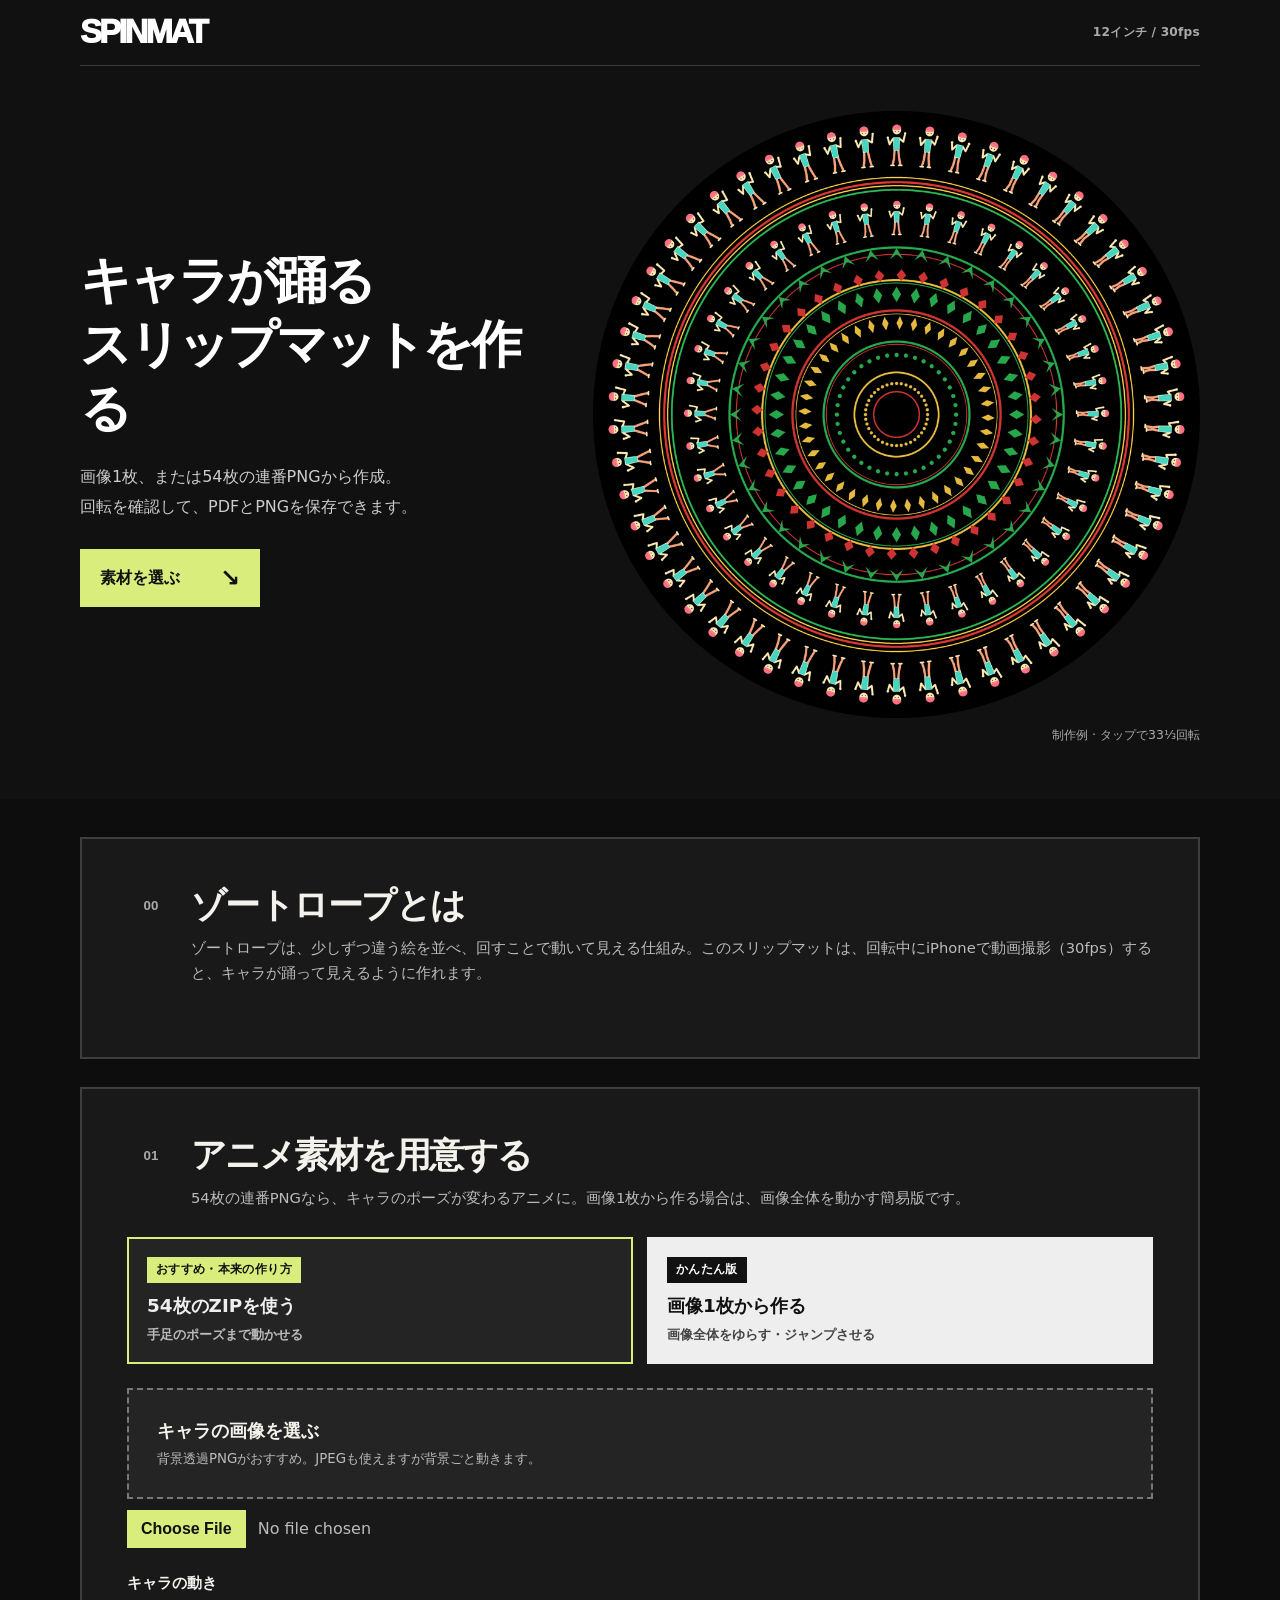
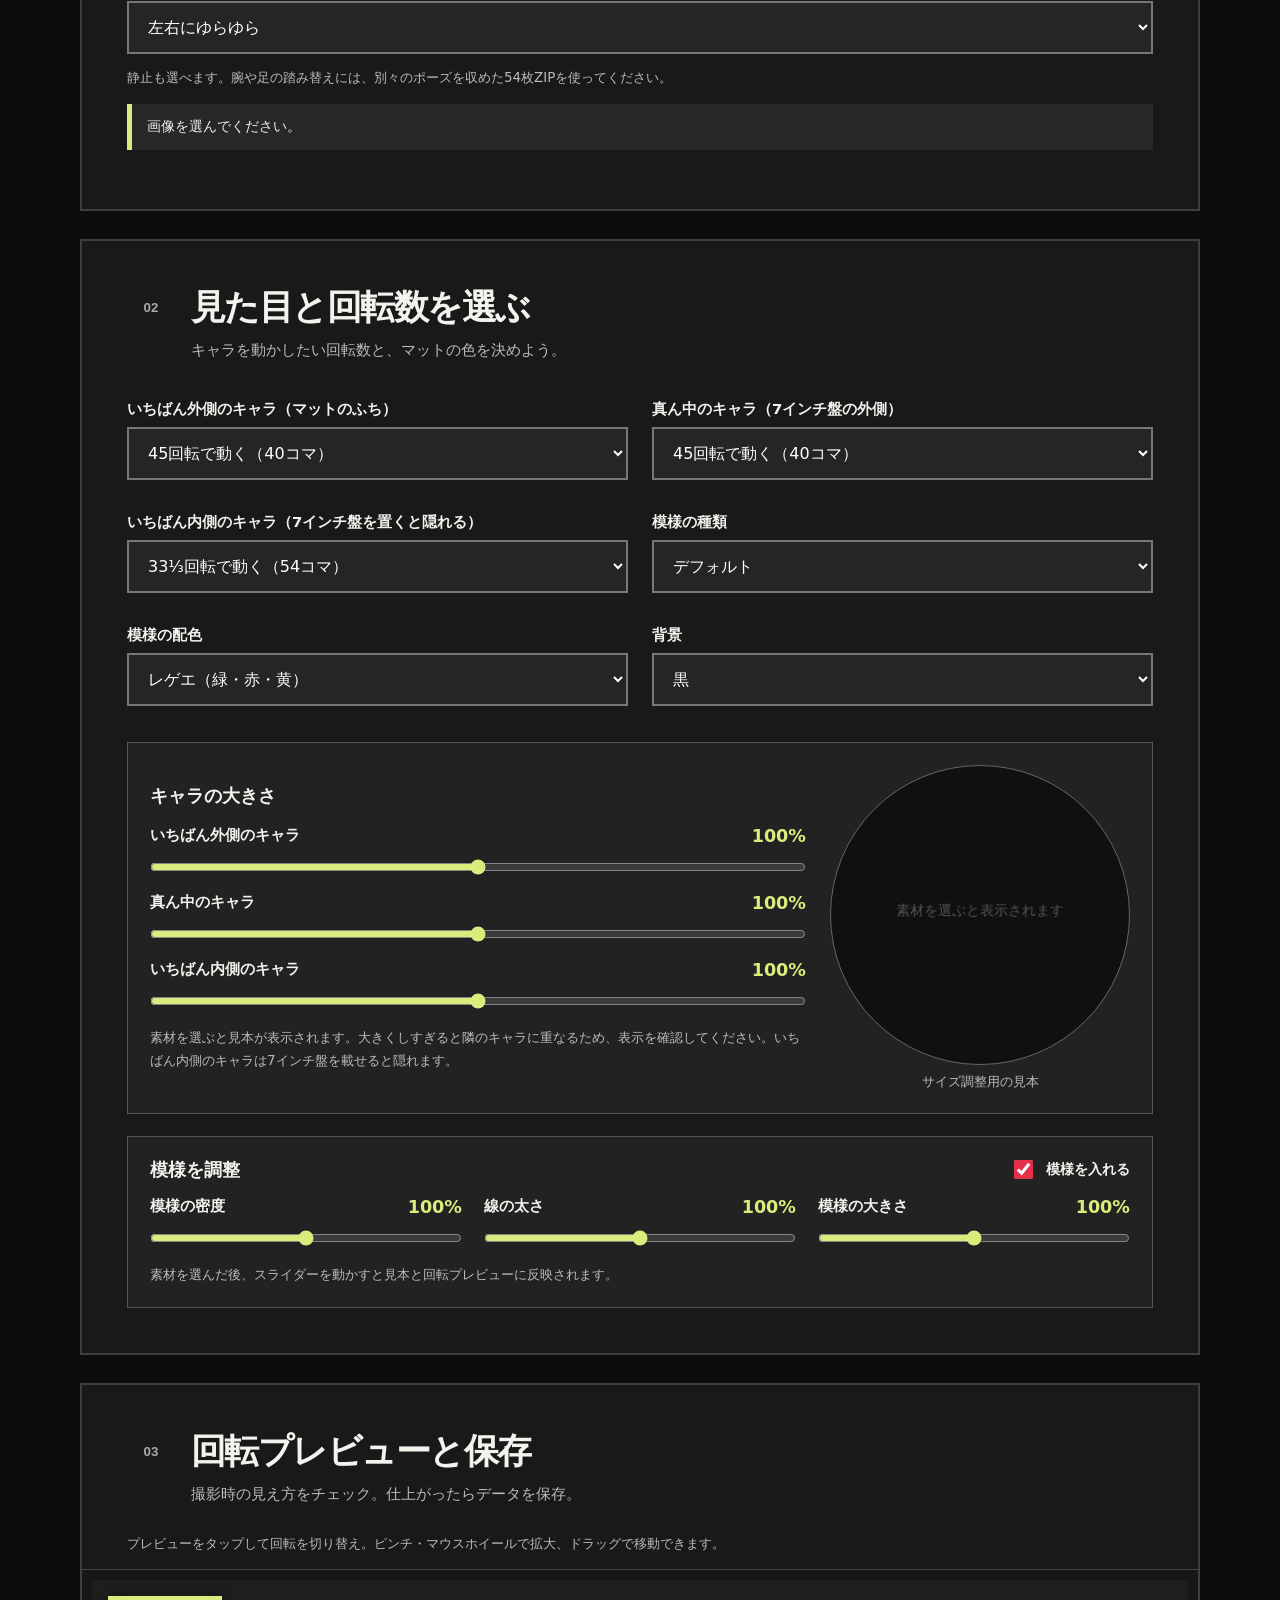
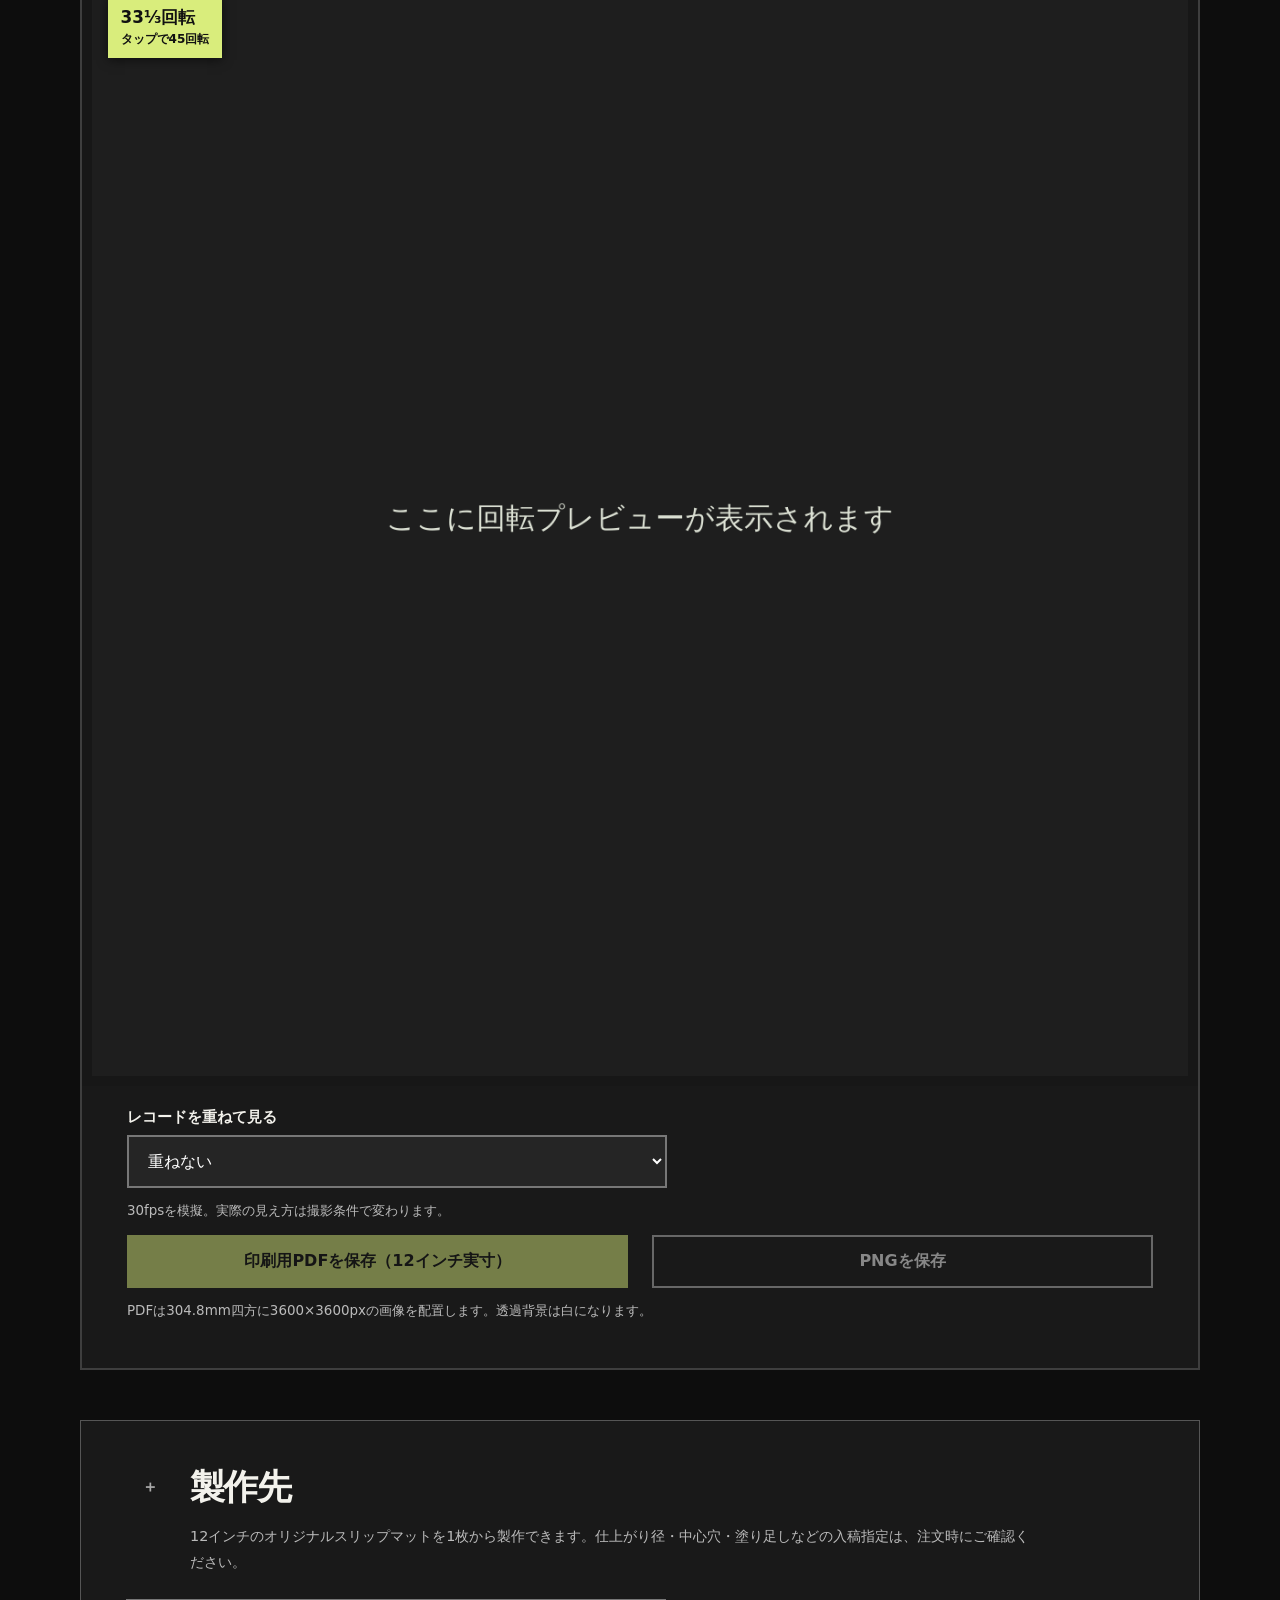
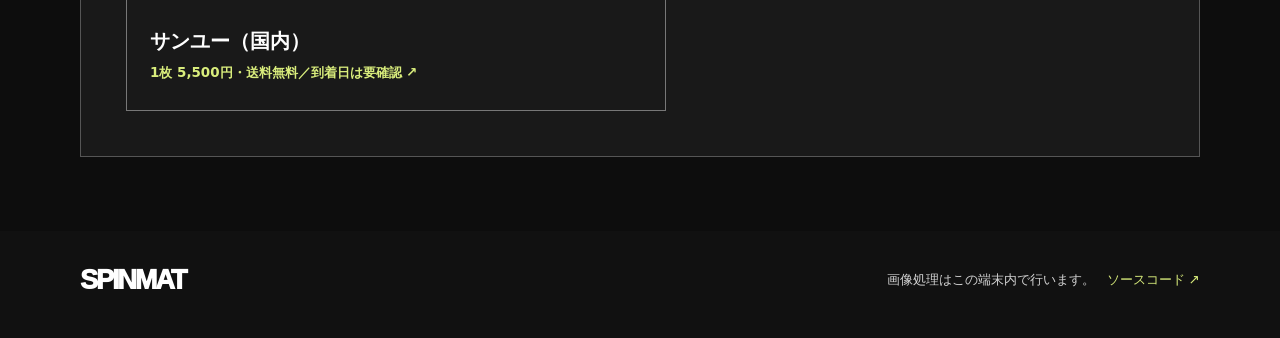
==== commit 7b8c9deb: "Move zoetrope explanation into chapter 00 before material selection" ====
--- a/docs/index.html
+++ b/docs/index.html
@@ -14,7 +14,6 @@
       <div id="top" class="hero-grid">
         <div class="hero-copy">
           <h1>キャラが踊る<br><em>スリップマットを作る</em></h1>
-          <p class="hero-description">ゾートロープは、少しずつ違う絵を並べ、回すことで動いて見える仕組み。このスリップマットは、回転中にiPhoneで動画撮影（30fps）すると、キャラが踊って見えるように作れます。</p>
           <p class="hero-description">画像1枚、または54枚の連番PNGから作成。<br>回転を確認して、PDFとPNGを保存できます。</p>
           <a class="hero-cta" href="#source-title">素材を選ぶ <span aria-hidden="true">↘</span></a>
         </div>
@@ -23,6 +22,10 @@
     </div>
   </header>
   <main class="shell">
+    <section class="card" aria-labelledby="zoetrope-title">
+      <div class="step"><span>00</span><h2 id="zoetrope-title">ゾートロープとは</h2></div>
+      <p class="section-intro">ゾートロープは、少しずつ違う絵を並べ、回すことで動いて見える仕組み。このスリップマットは、回転中にiPhoneで動画撮影（30fps）すると、キャラが踊って見えるように作れます。</p>
+    </section>
     <section class="card" aria-labelledby="source-title">
       <div class="step"><span>01</span><h2 id="source-title">アニメ素材を用意する</h2></div>
       <p class="section-intro">54枚の連番PNGなら、キャラのポーズが変わるアニメに。画像1枚から作る場合は、画像全体を動かす簡易版です。</p>
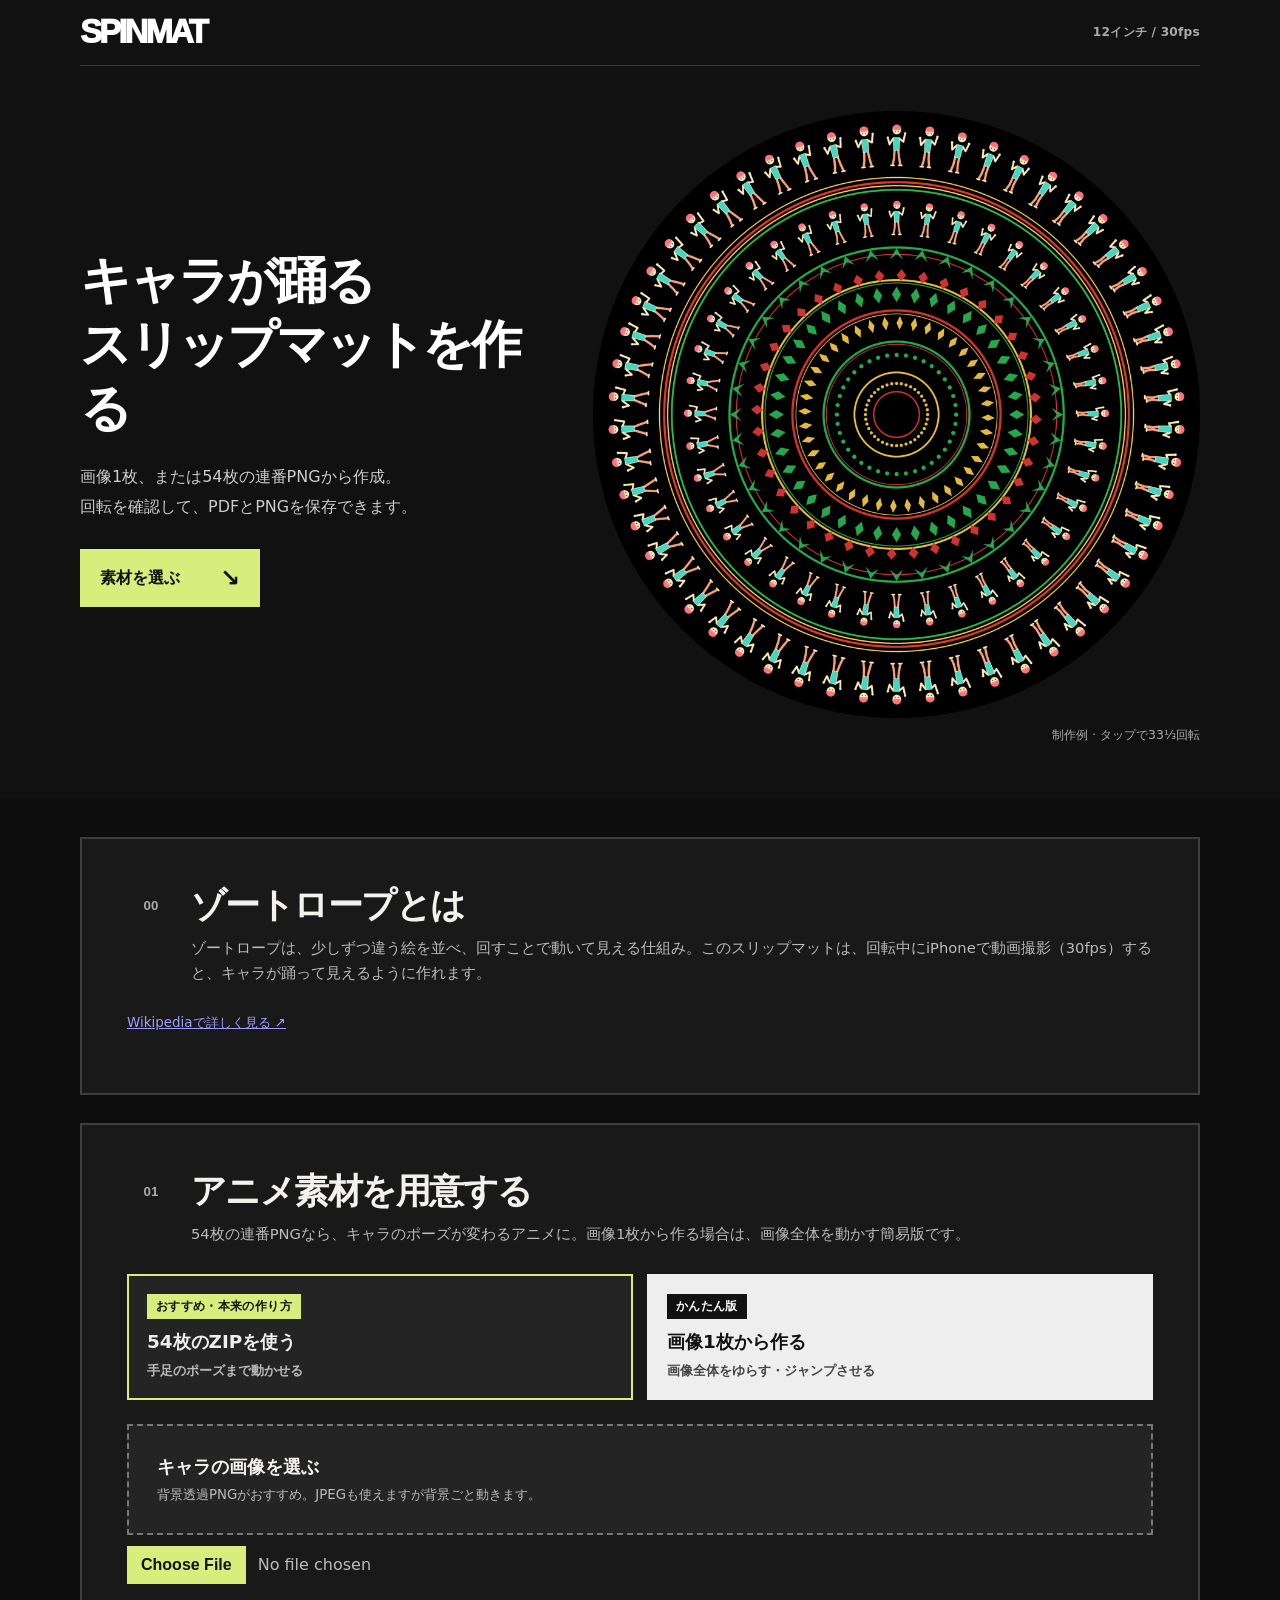
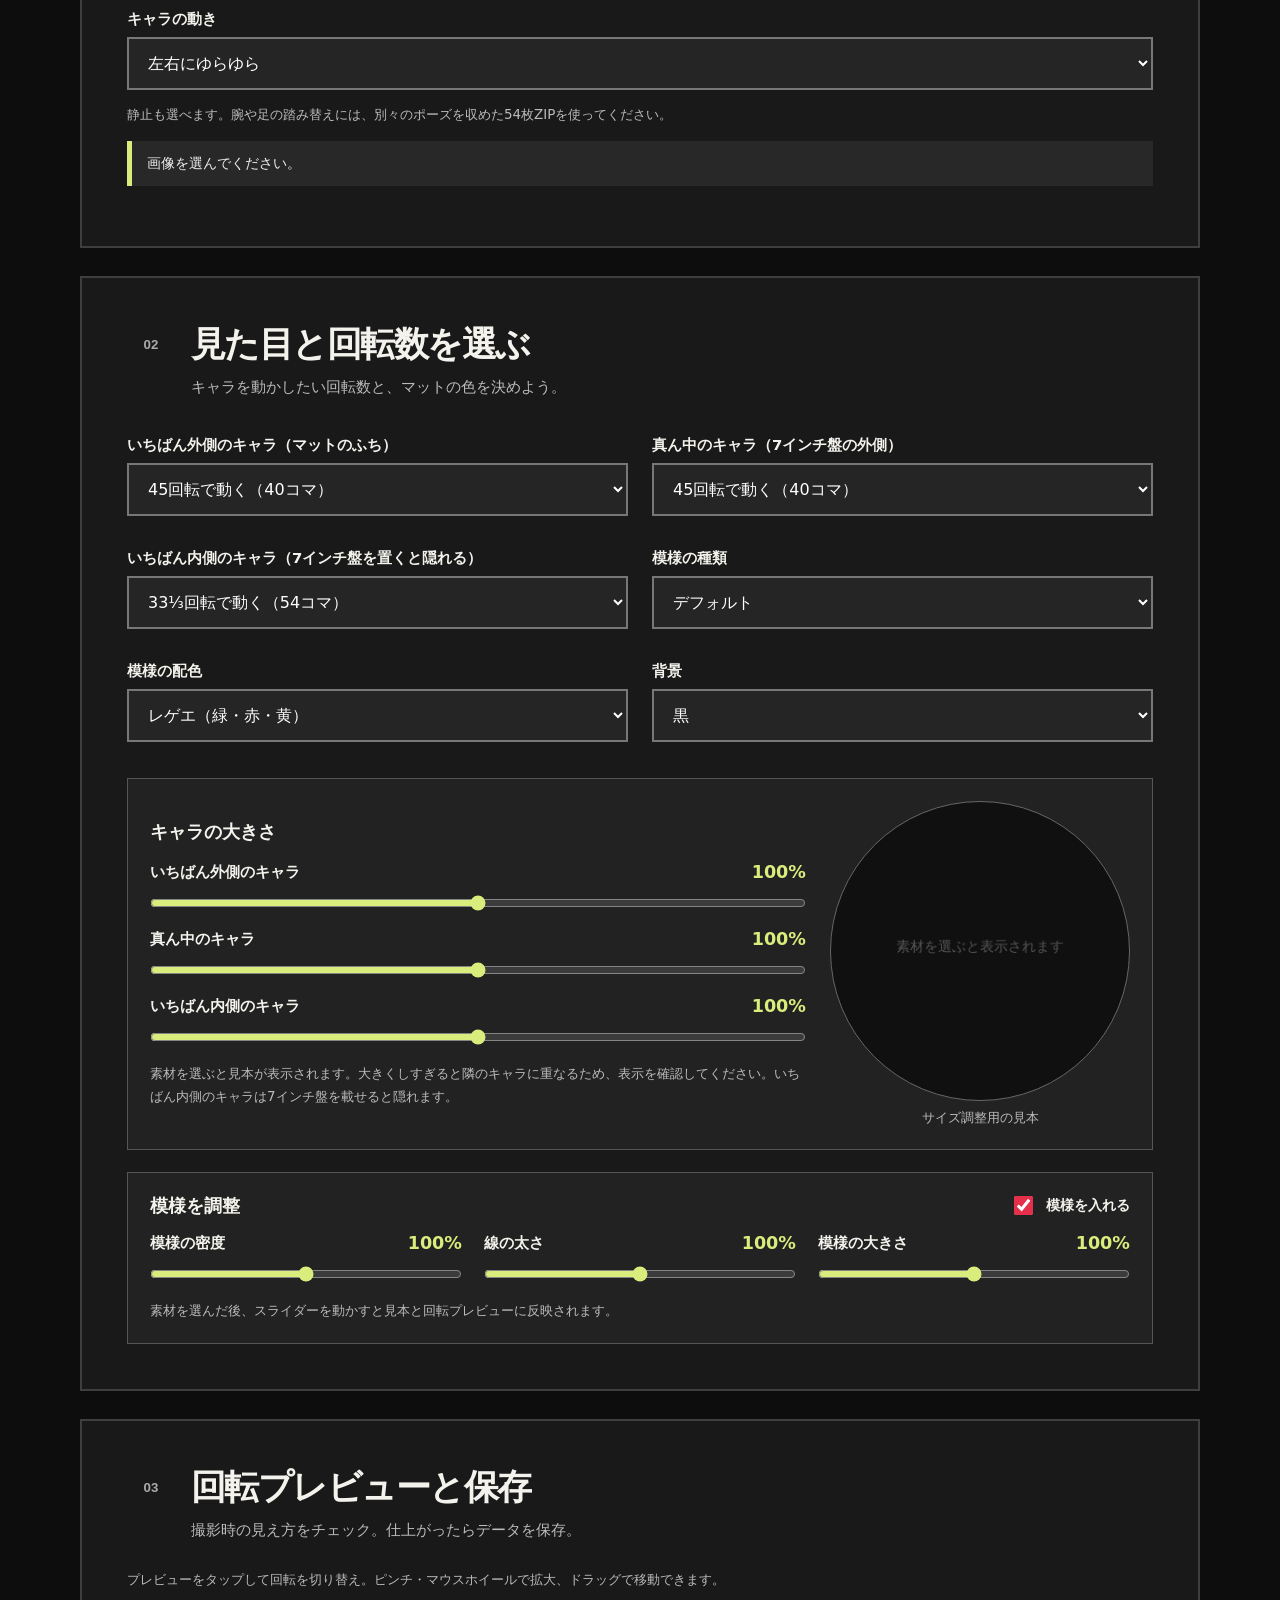
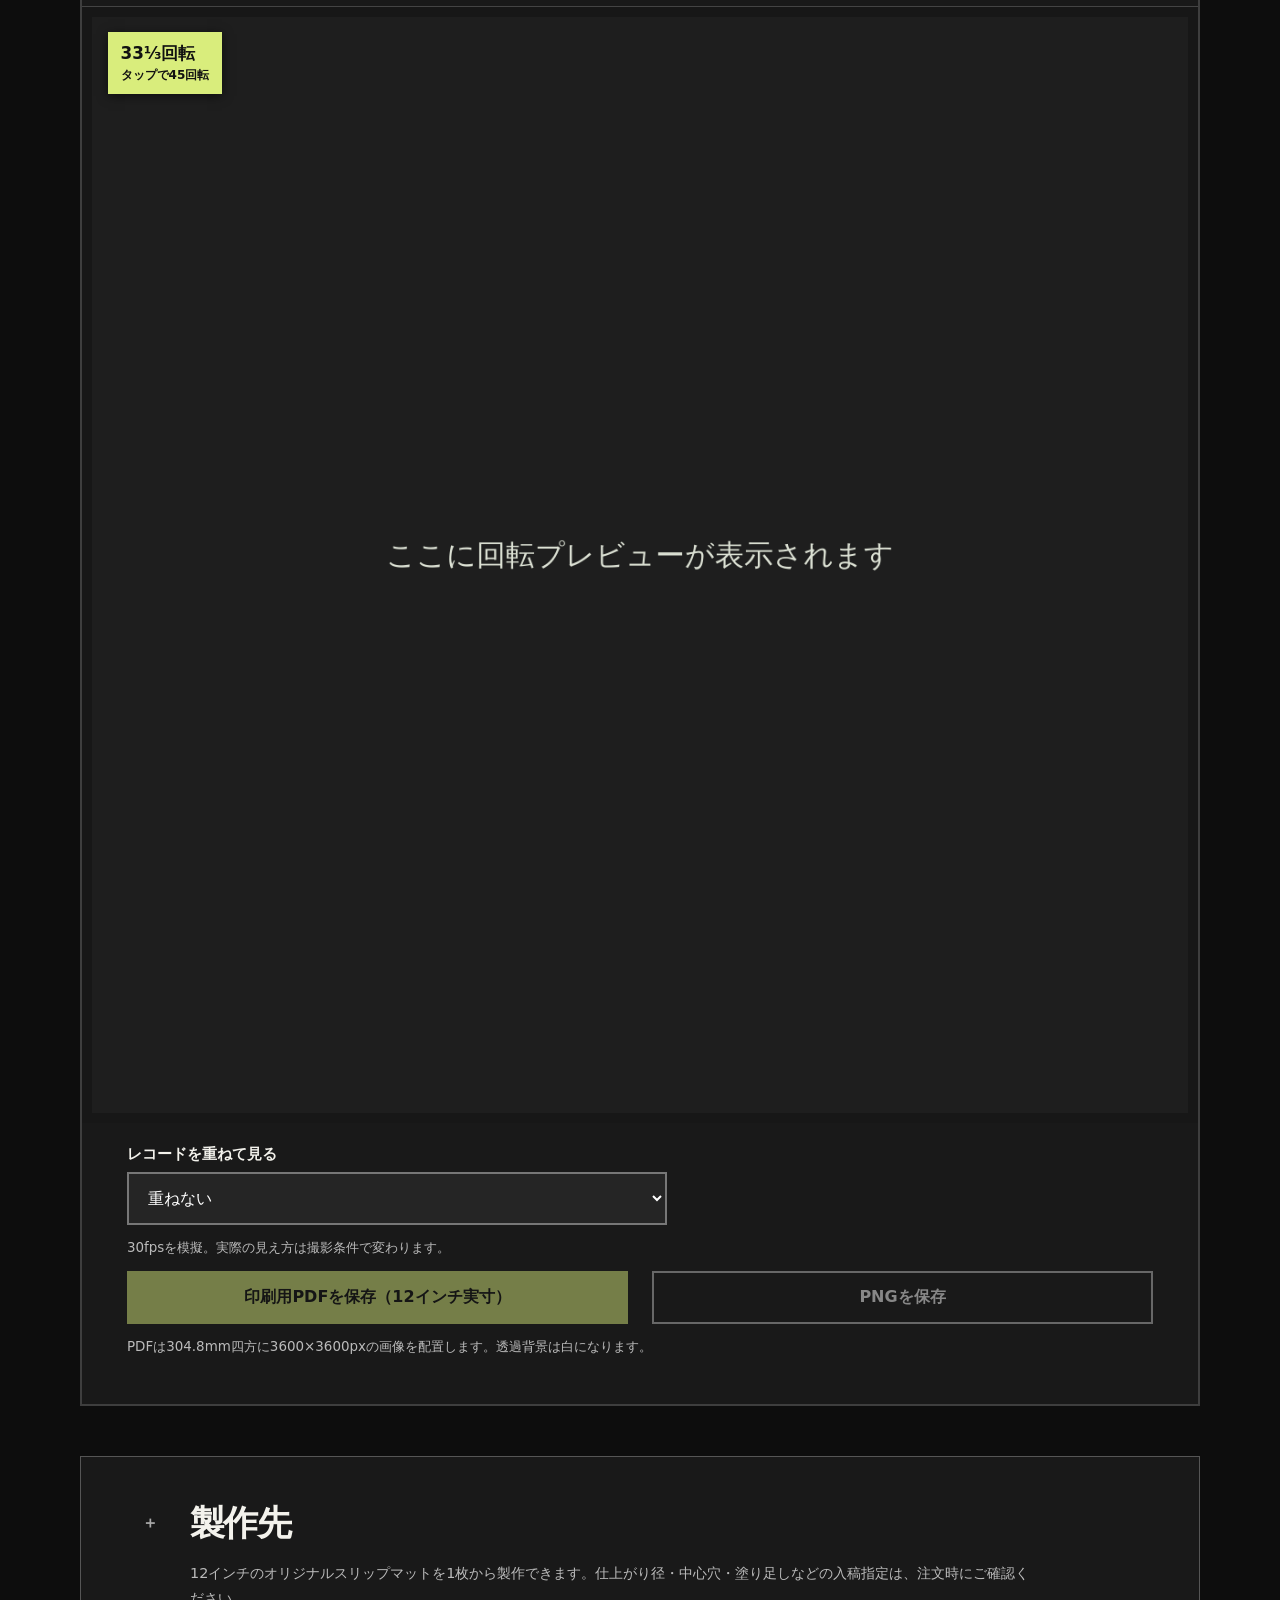
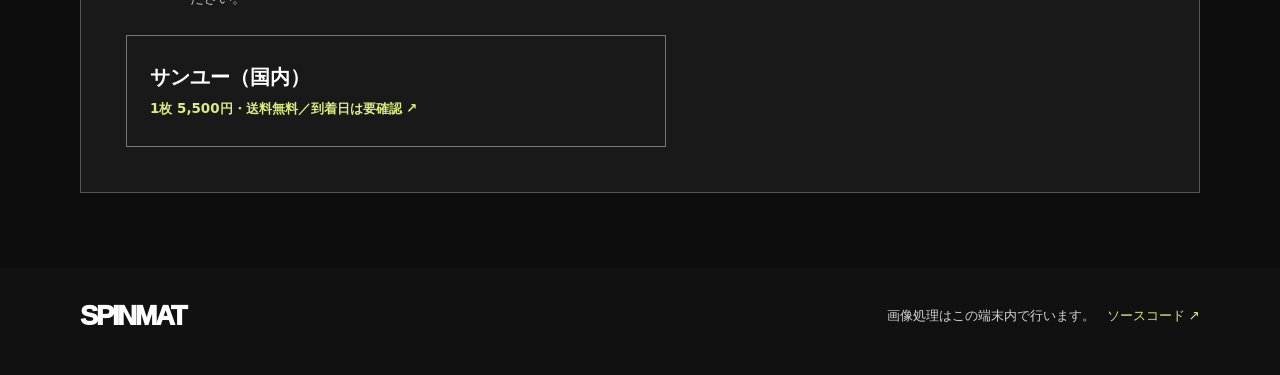
==== commit e52bb24a: "Add Wikipedia link to chapter 00 zoetrope introduction" ====
--- a/docs/index.html
+++ b/docs/index.html
@@ -25,6 +25,7 @@
     <section class="card" aria-labelledby="zoetrope-title">
       <div class="step"><span>00</span><h2 id="zoetrope-title">ゾートロープとは</h2></div>
       <p class="section-intro">ゾートロープは、少しずつ違う絵を並べ、回すことで動いて見える仕組み。このスリップマットは、回転中にiPhoneで動画撮影（30fps）すると、キャラが踊って見えるように作れます。</p>
+      <p class="hint"><a href="https://ja.wikipedia.org/wiki/ゾートロープ" target="_blank" rel="noopener noreferrer">Wikipediaで詳しく見る ↗</a></p>
     </section>
     <section class="card" aria-labelledby="source-title">
       <div class="step"><span>01</span><h2 id="source-title">アニメ素材を用意する</h2></div>
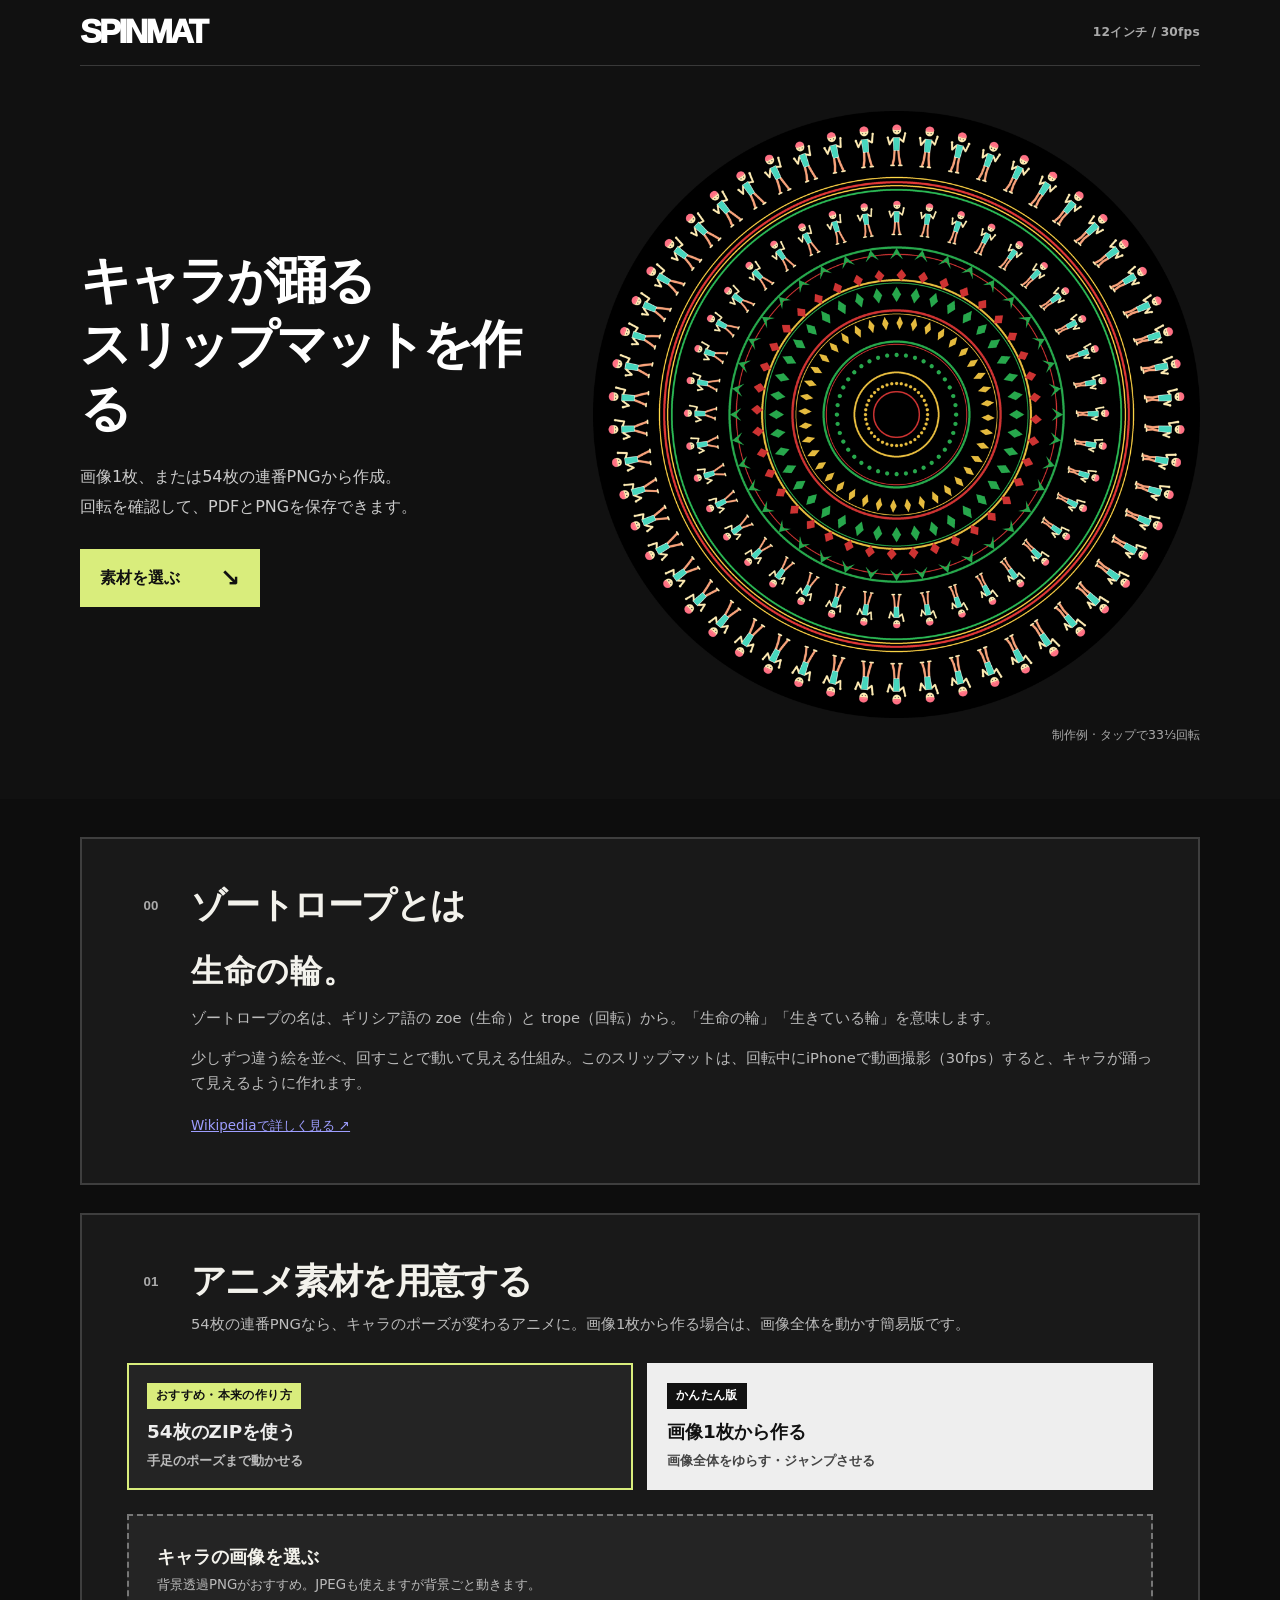
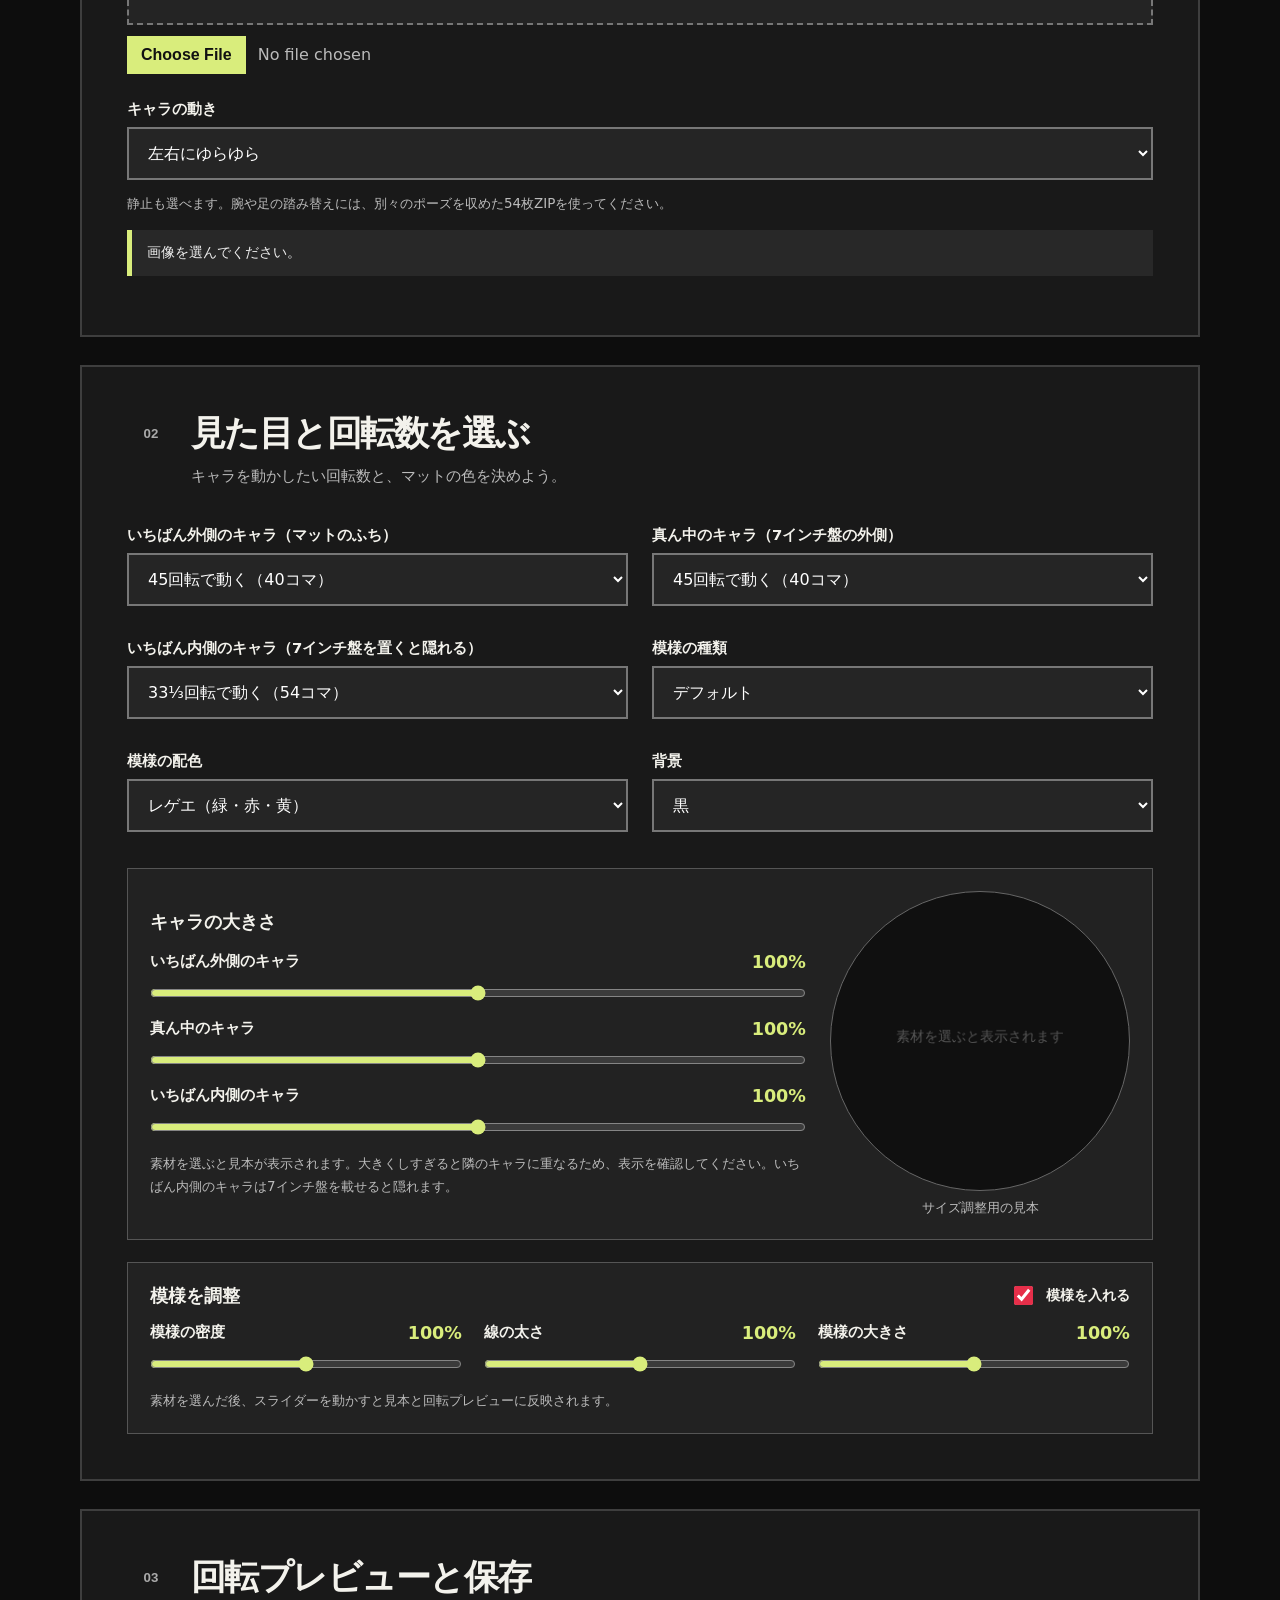
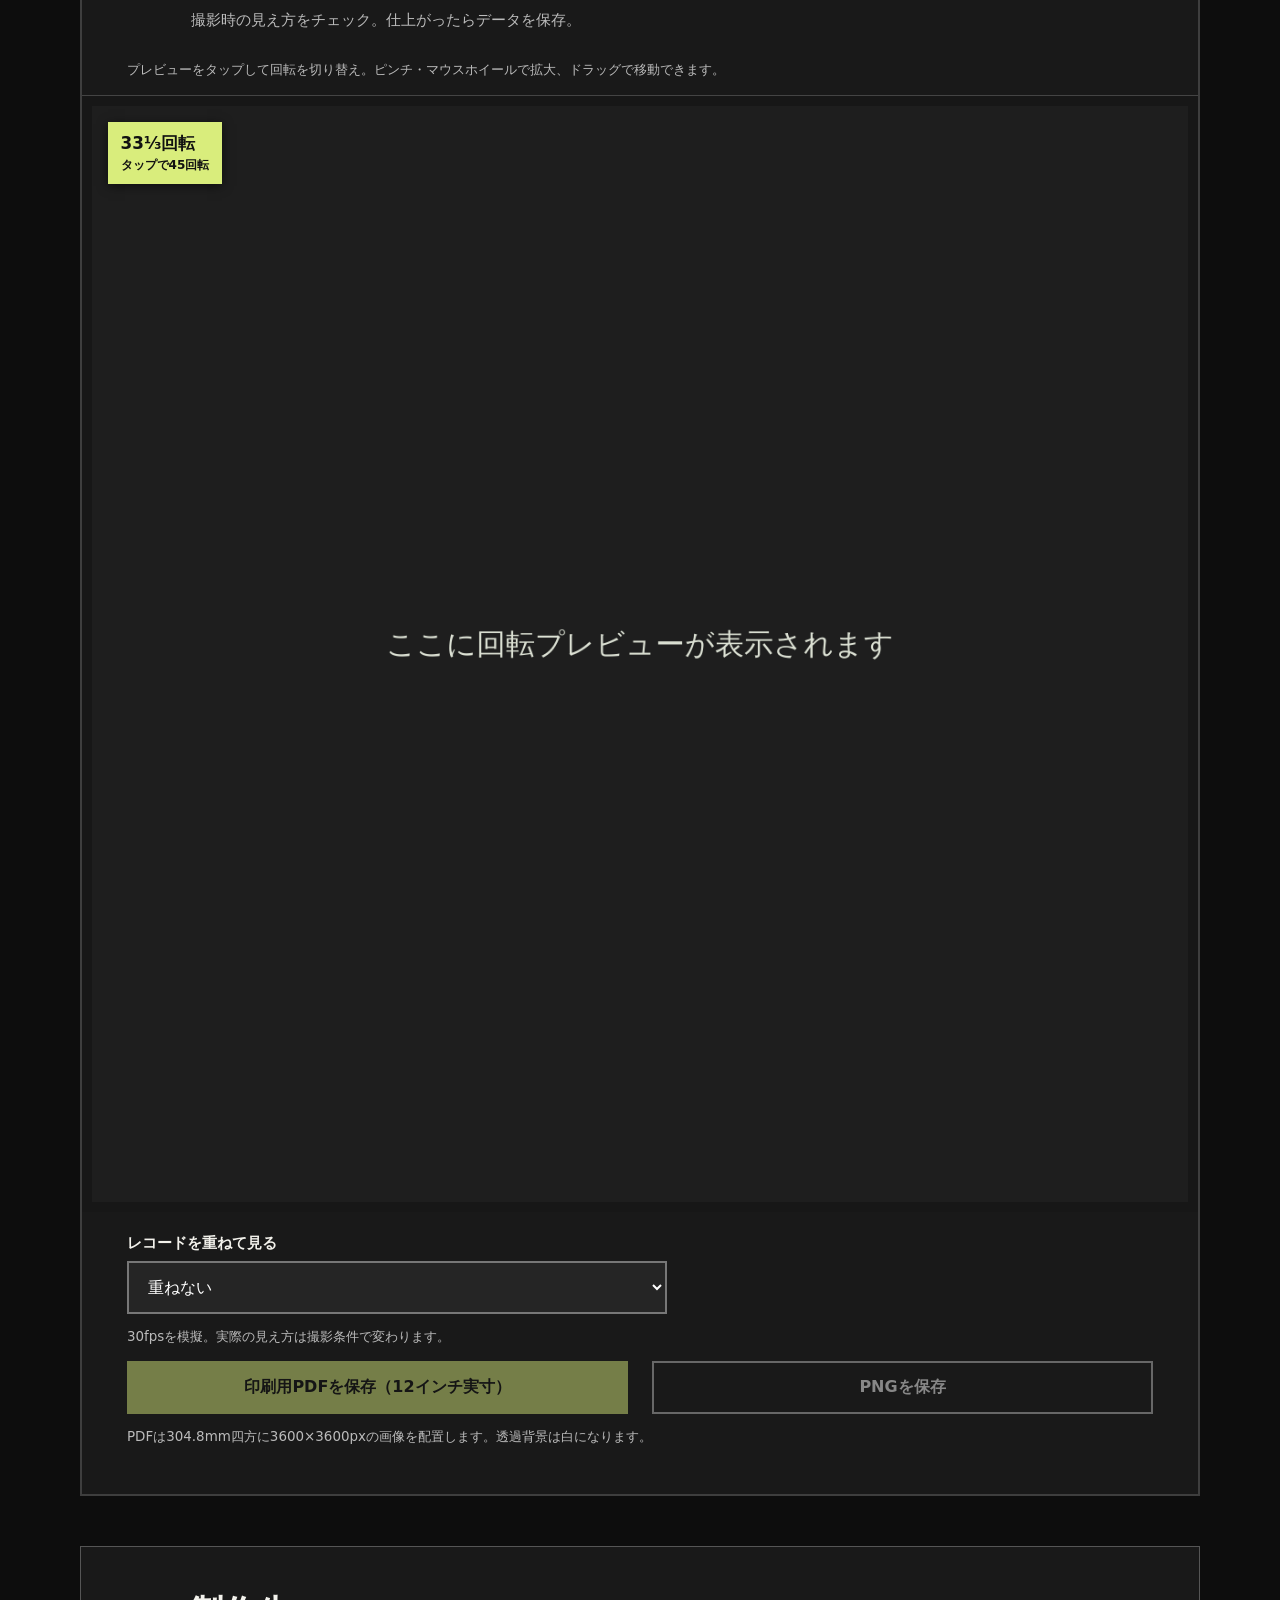
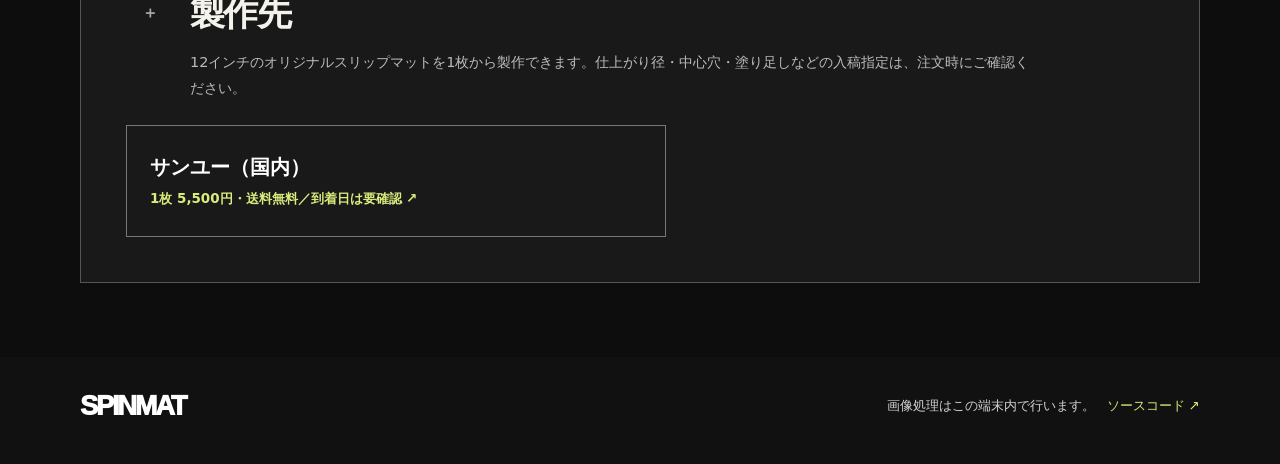
==== commit 5c74a465: "Add approved life-wheel etymology to zoetrope chapter 00" ====
--- a/docs/index.html
+++ b/docs/index.html
@@ -5,7 +5,7 @@
   <meta name="viewport" content="width=device-width, initial-scale=1">
   <meta name="theme-color" content="#111111">
   <title>Zoetrope Slipmat Maker</title>
-  <link rel="stylesheet" href="style.css?v=18">
+  <link rel="stylesheet" href="style.css?v=19">
 </head>
 <body>
   <header class="hero">
@@ -22,9 +22,11 @@
     </div>
   </header>
   <main class="shell">
-    <section class="card" aria-labelledby="zoetrope-title">
+    <section class="card zoetrope-intro" aria-labelledby="zoetrope-title">
       <div class="step"><span>00</span><h2 id="zoetrope-title">ゾートロープとは</h2></div>
-      <p class="section-intro">ゾートロープは、少しずつ違う絵を並べ、回すことで動いて見える仕組み。このスリップマットは、回転中にiPhoneで動画撮影（30fps）すると、キャラが踊って見えるように作れます。</p>
+      <p class="zoetrope-lead">生命の輪。</p>
+      <p class="section-intro">ゾートロープの名は、ギリシア語の zoe（生命）と trope（回転）から。「生命の輪」「生きている輪」を意味します。</p>
+      <p class="section-intro">少しずつ違う絵を並べ、回すことで動いて見える仕組み。このスリップマットは、回転中にiPhoneで動画撮影（30fps）すると、キャラが踊って見えるように作れます。</p>
       <p class="hint"><a href="https://ja.wikipedia.org/wiki/ゾートロープ" target="_blank" rel="noopener noreferrer">Wikipediaで詳しく見る ↗</a></p>
     </section>
     <section class="card" aria-labelledby="source-title">
--- a/docs/style.css
+++ b/docs/style.css
@@ -143,3 +143,9 @@
 #disc-canvas.transparent-preview,#size-canvas.transparent-preview{background:repeating-conic-gradient(#777 0 25%,#aaa 0 50%) 50%/24px 24px}
 
 .preview-controls .field{grid-column:1/-1;max-width:540px}
+
+/* Chapter 00: a quiet lead-in to the mechanism. */
+.zoetrope-intro .zoetrope-lead{margin:22px 0 12px 64px;font-size:clamp(1.5rem,2.6vw,2rem);line-height:1.4;font-weight:600;letter-spacing:.02em;color:#f3f2ec}
+.zoetrope-intro .section-intro{margin-bottom:16px}
+.zoetrope-intro .hint{margin:20px 0 0 64px}
+@media(max-width:650px){.zoetrope-intro .zoetrope-lead{margin-left:0}.zoetrope-intro .hint{margin-left:0}}
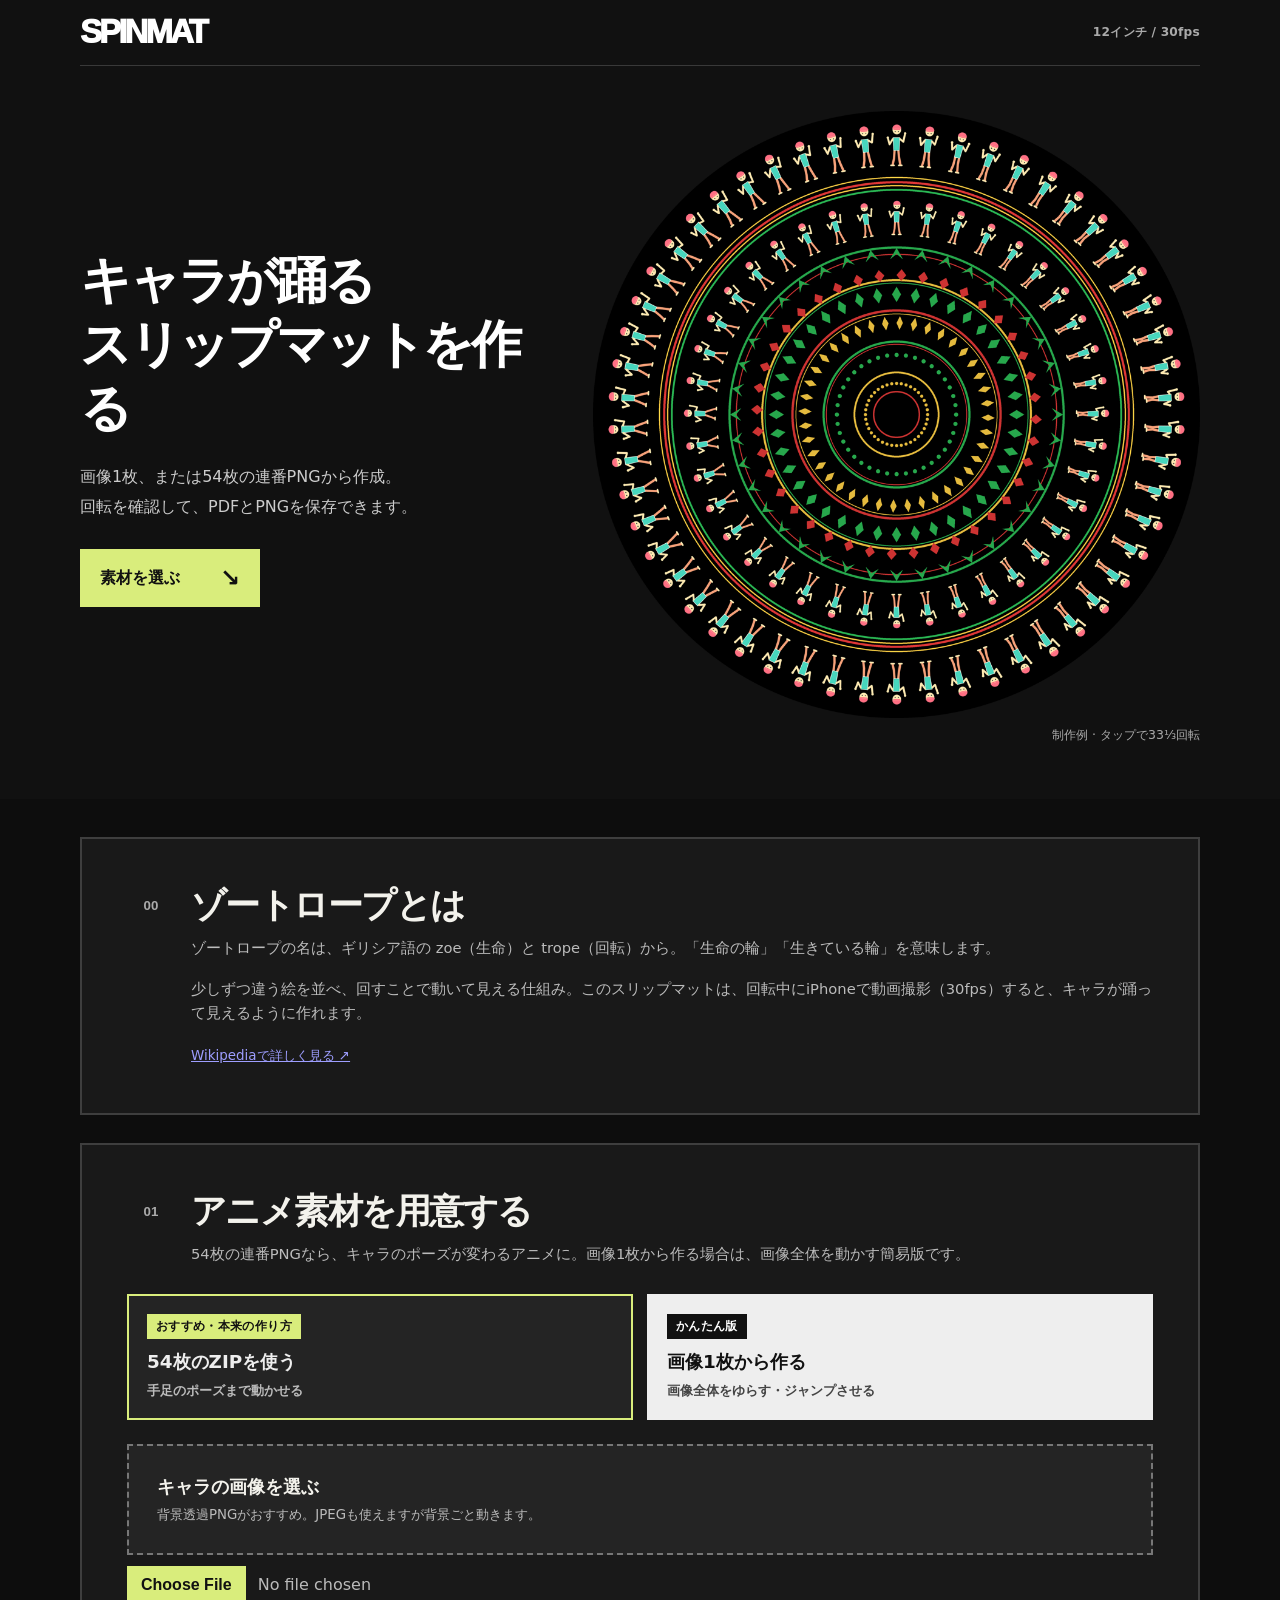
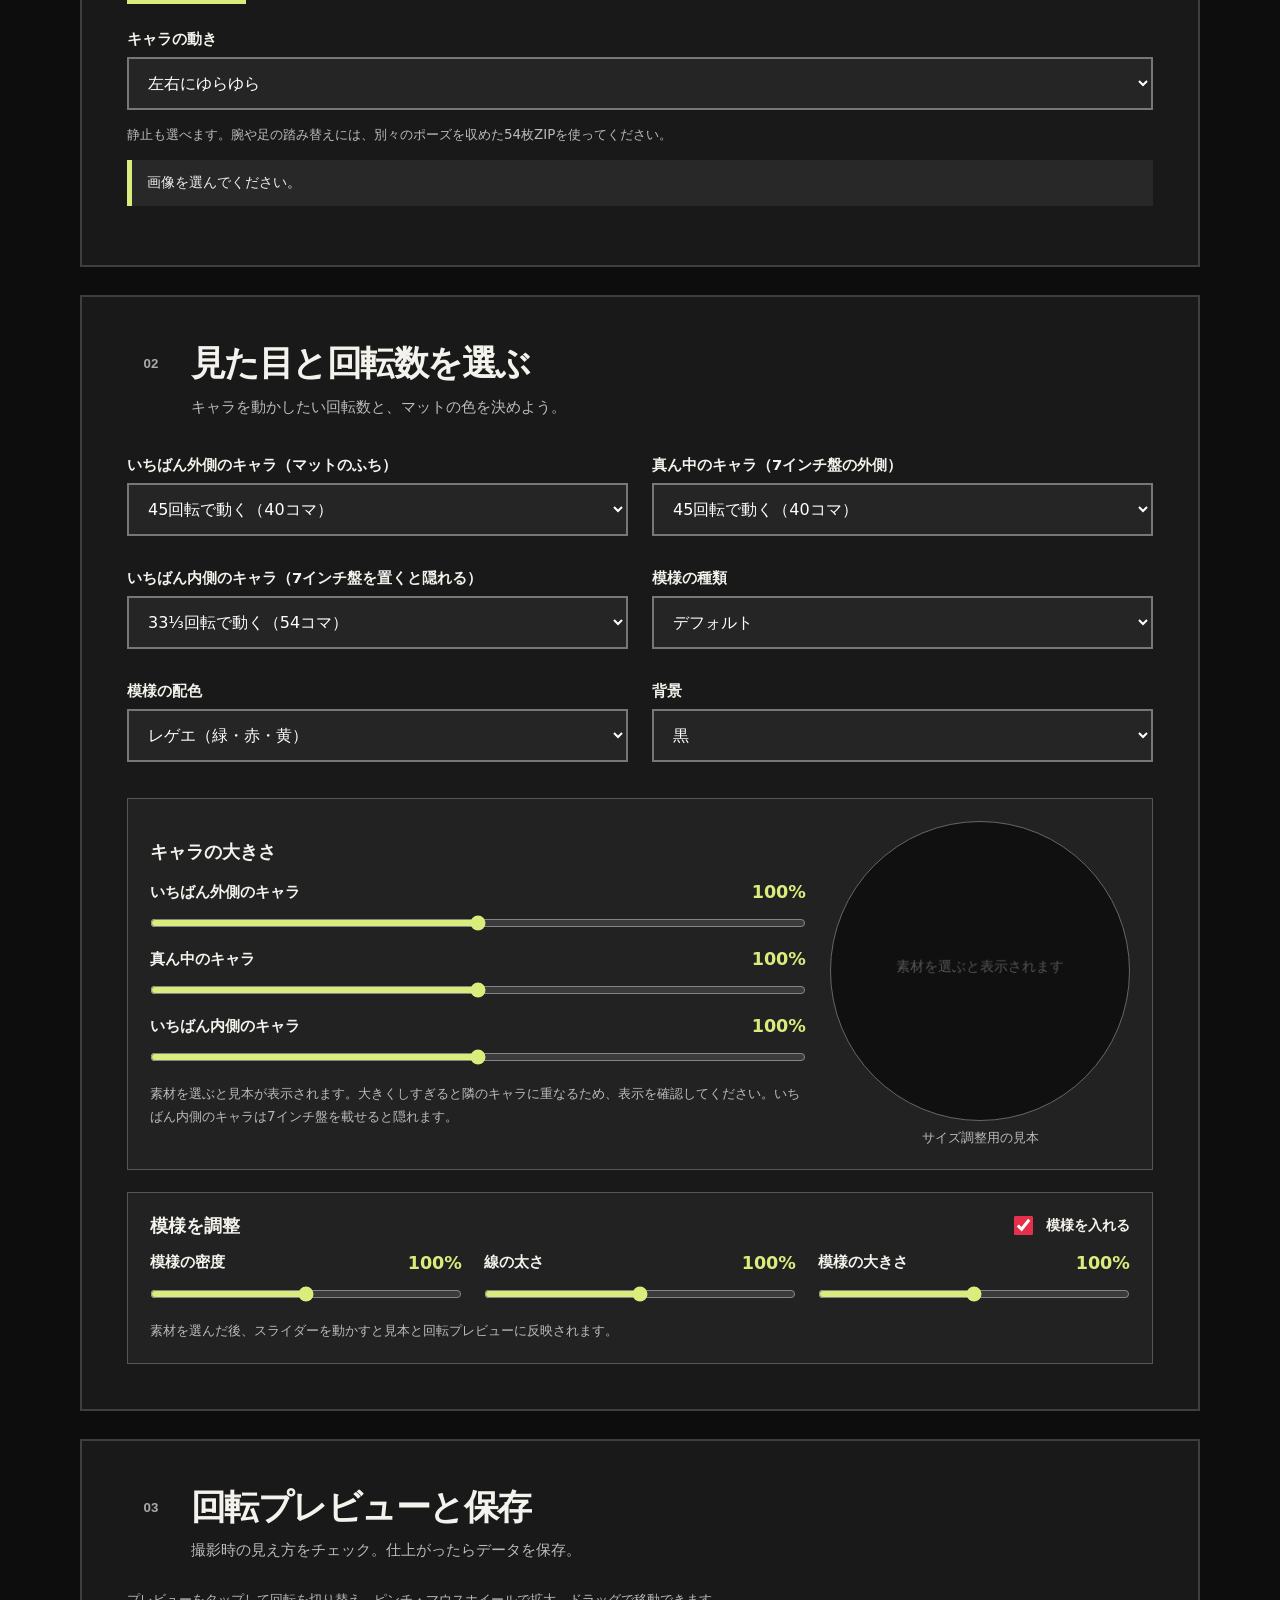
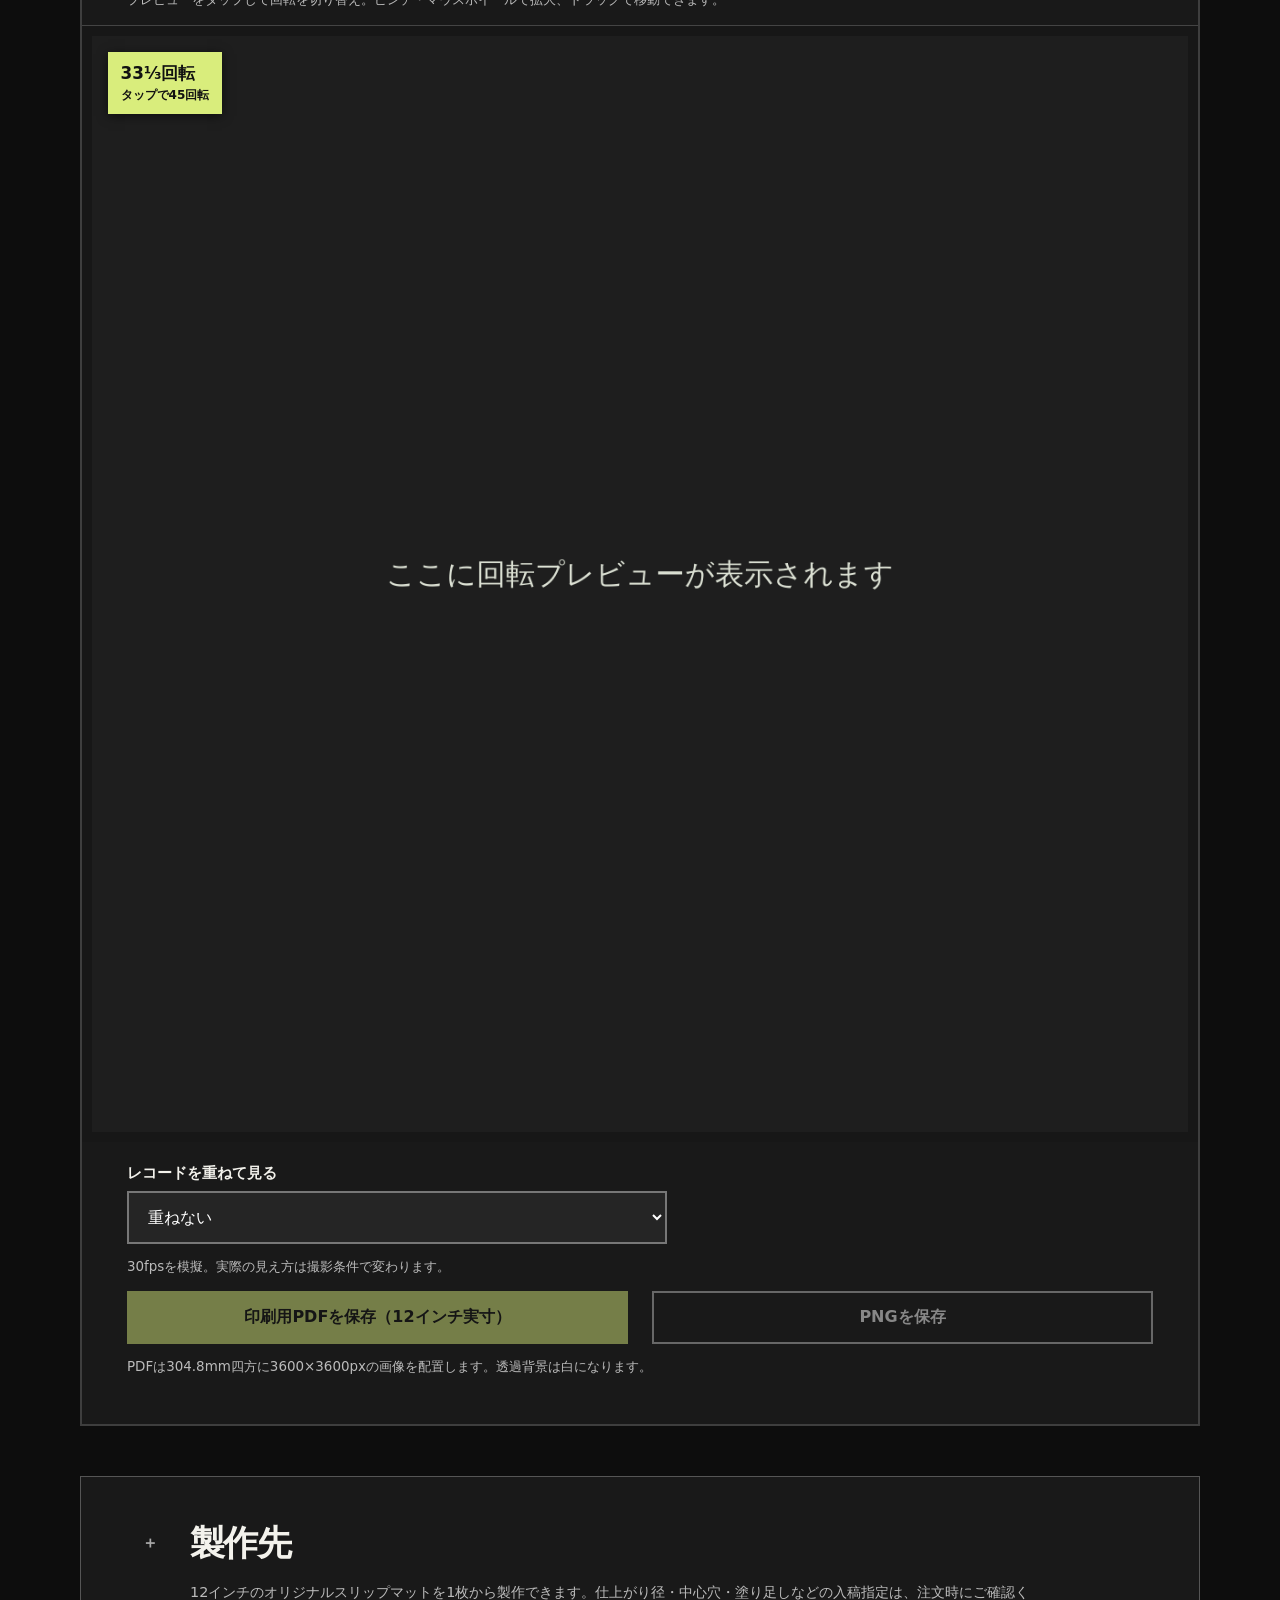
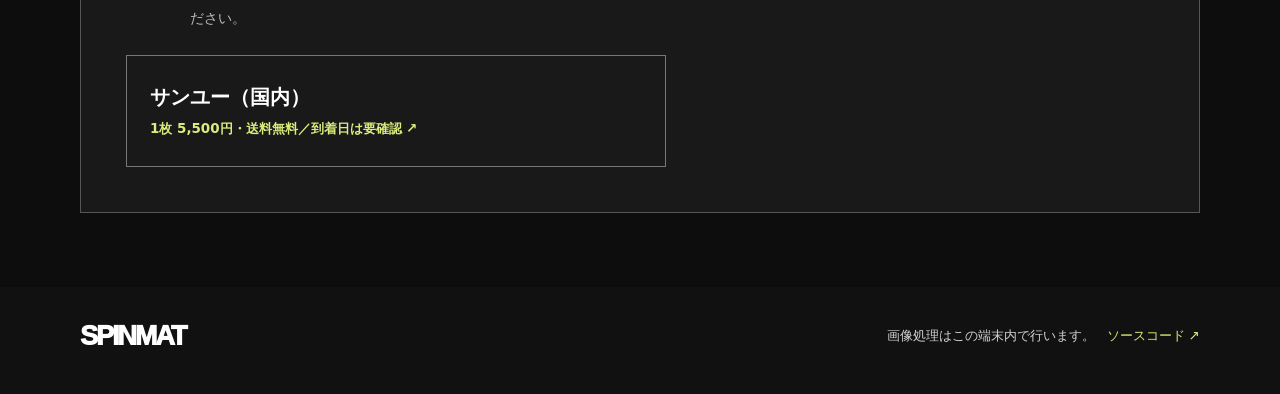
==== commit b555e9ff: "Remove standalone life-wheel lead from chapter 00" ====
--- a/docs/index.html
+++ b/docs/index.html
@@ -24,7 +24,6 @@
   <main class="shell">
     <section class="card zoetrope-intro" aria-labelledby="zoetrope-title">
       <div class="step"><span>00</span><h2 id="zoetrope-title">ゾートロープとは</h2></div>
-      <p class="zoetrope-lead">生命の輪。</p>
       <p class="section-intro">ゾートロープの名は、ギリシア語の zoe（生命）と trope（回転）から。「生命の輪」「生きている輪」を意味します。</p>
       <p class="section-intro">少しずつ違う絵を並べ、回すことで動いて見える仕組み。このスリップマットは、回転中にiPhoneで動画撮影（30fps）すると、キャラが踊って見えるように作れます。</p>
       <p class="hint"><a href="https://ja.wikipedia.org/wiki/ゾートロープ" target="_blank" rel="noopener noreferrer">Wikipediaで詳しく見る ↗</a></p>
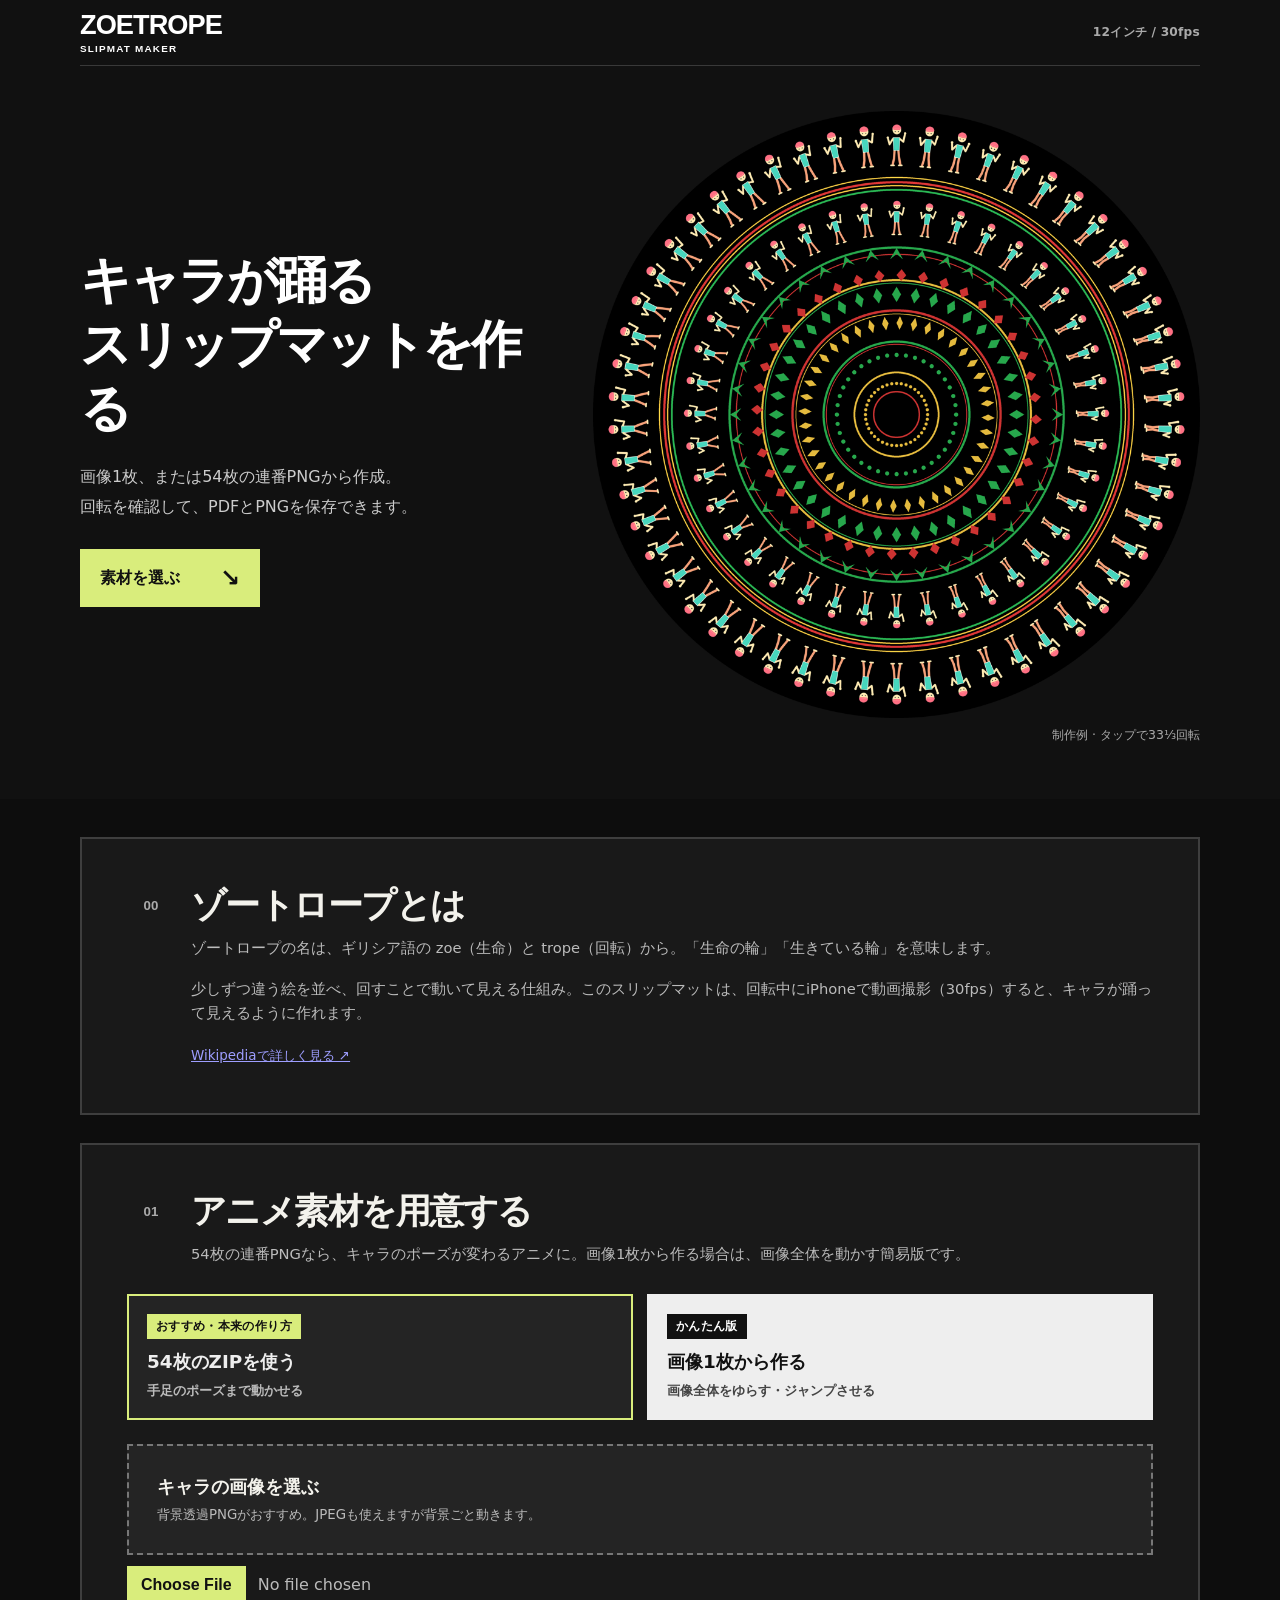
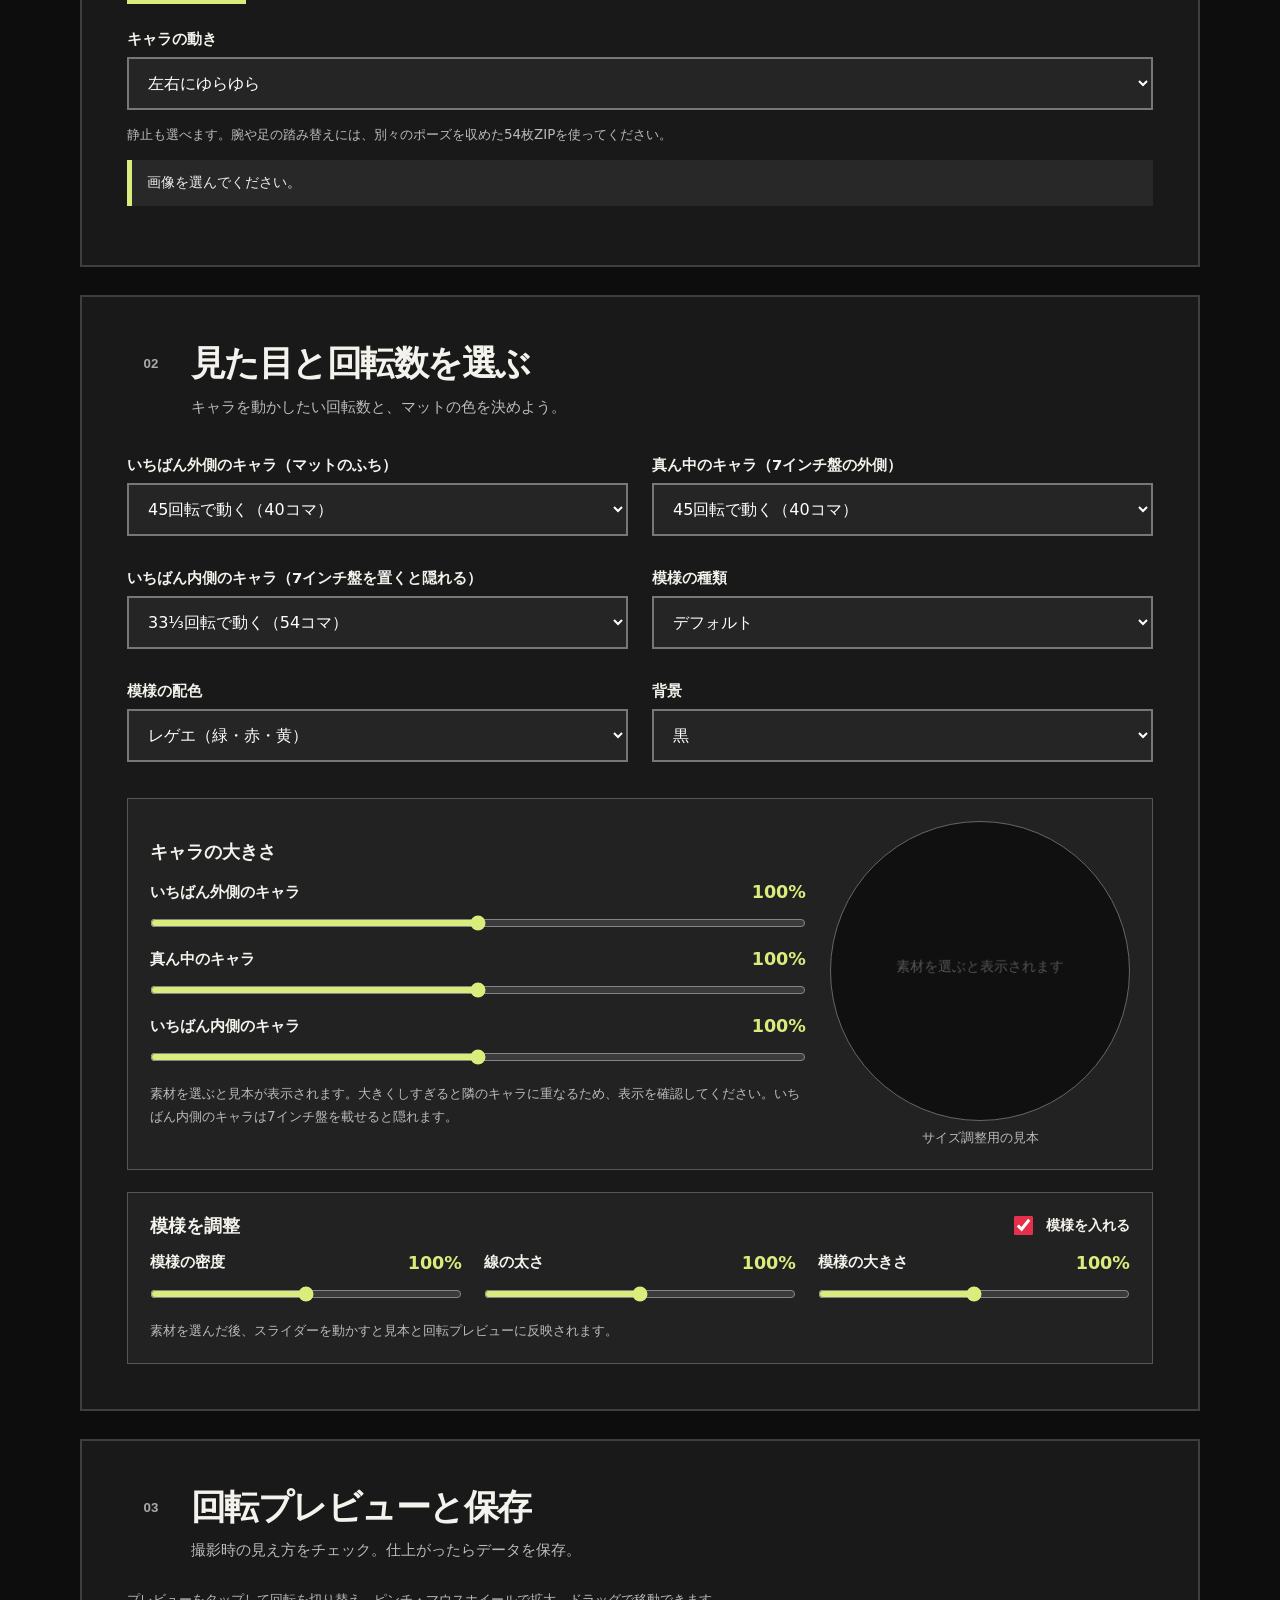
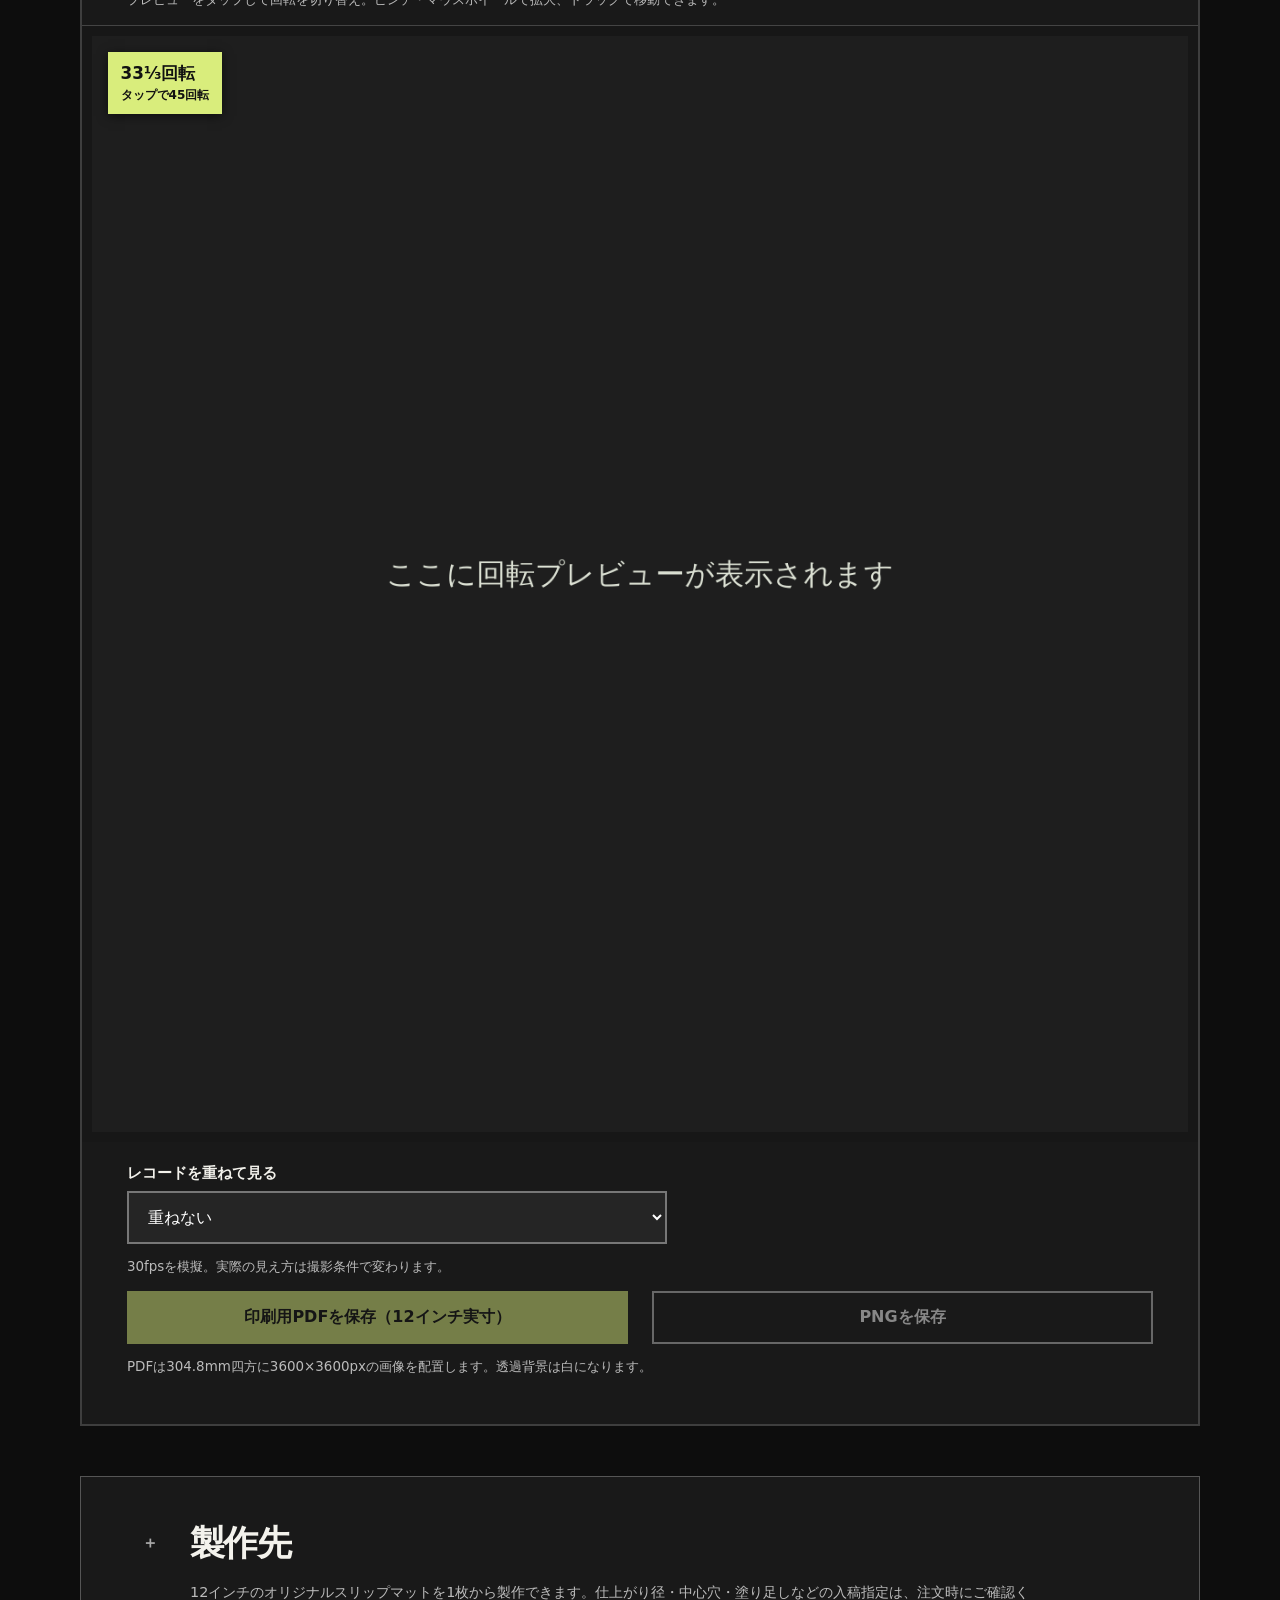
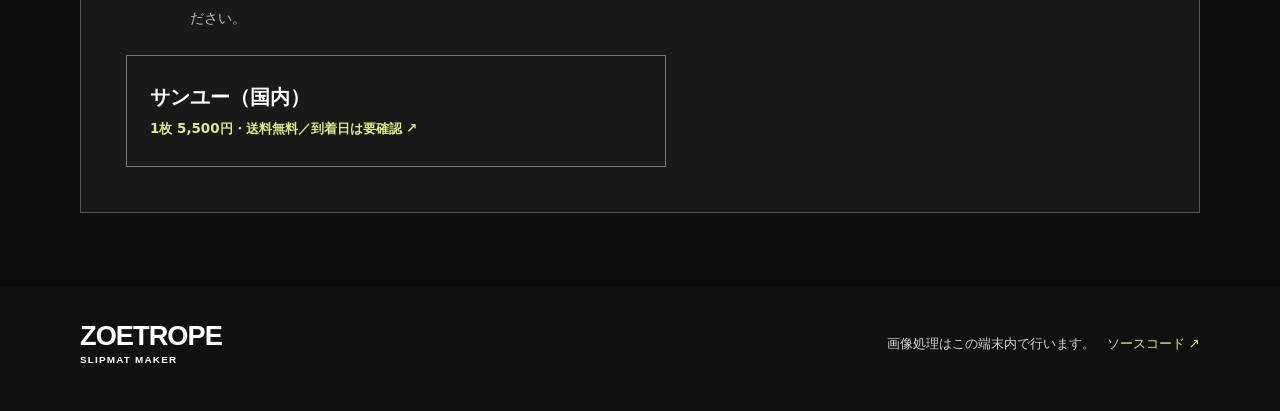
==== commit 81dc13cb: "Rename header and footer branding to Zoetrope Slipmat Maker" ====
--- a/docs/index.html
+++ b/docs/index.html
@@ -5,12 +5,12 @@
   <meta name="viewport" content="width=device-width, initial-scale=1">
   <meta name="theme-color" content="#111111">
   <title>Zoetrope Slipmat Maker</title>
-  <link rel="stylesheet" href="style.css?v=19">
+  <link rel="stylesheet" href="style.css?v=20">
 </head>
 <body>
   <header class="hero">
     <div class="shell">
-      <div class="topbar"><a class="wordmark" href="#top" aria-label="SPINMAT トップ">SPINMAT</a><span class="topbar-note">12インチ / 30fps</span></div>
+      <div class="topbar"><a class="wordmark brand-lockup" href="#top" aria-label="Zoetrope Slipmat Maker トップ"><span class="brand-main">ZOETROPE</span> <span class="brand-sub">SLIPMAT MAKER</span></a><span class="topbar-note">12インチ / 30fps</span></div>
       <div id="top" class="hero-grid">
         <div class="hero-copy">
           <h1>キャラが踊る<br><em>スリップマットを作る</em></h1>
@@ -116,7 +116,7 @@
       </div>
     </section>
   </main>
-  <footer><div class="shell footer-inner"><strong>SPINMAT</strong><small>画像処理はこの端末内で行います。<a href="https://github.com/doingkid/zoetrope-slipmat-maker">ソースコード ↗</a></small></div></footer>
+  <footer><div class="shell footer-inner"><strong class="brand-lockup"><span class="brand-main">ZOETROPE</span> <span class="brand-sub">SLIPMAT MAKER</span></strong><small>画像処理はこの端末内で行います。<a href="https://github.com/doingkid/zoetrope-slipmat-maker">ソースコード ↗</a></small></div></footer>
   <script src="zip.js"></script>
   <script src="pdf-export.js?v=1"></script>
   <script src="app.js?v=20"></script>
--- a/docs/style.css
+++ b/docs/style.css
@@ -149,3 +149,9 @@
 .zoetrope-intro .section-intro{margin-bottom:16px}
 .zoetrope-intro .hint{margin:20px 0 0 64px}
 @media(max-width:650px){.zoetrope-intro .zoetrope-lead{margin-left:0}.zoetrope-intro .hint{margin-left:0}}
+
+/* Two-line descriptive wordmark in the header and footer. */
+.wordmark.brand-lockup,footer strong.brand-lockup{display:inline-flex;flex-direction:column;align-items:flex-start;gap:.3rem;font-family:Arial,Helvetica,sans-serif;font-size:clamp(1.25rem,2.5vw,1.7rem);line-height:1;font-weight:800;letter-spacing:-.035em;flex-shrink:0}
+.wordmark.brand-lockup>span,footer strong.brand-lockup>span{display:block;font-size:inherit;letter-spacing:inherit;vertical-align:baseline;margin:0}
+.wordmark.brand-lockup>.brand-sub,footer strong.brand-lockup>.brand-sub{font-size:.62rem;font-weight:600;letter-spacing:.12em;line-height:1.2}
+.topbar{gap:16px}
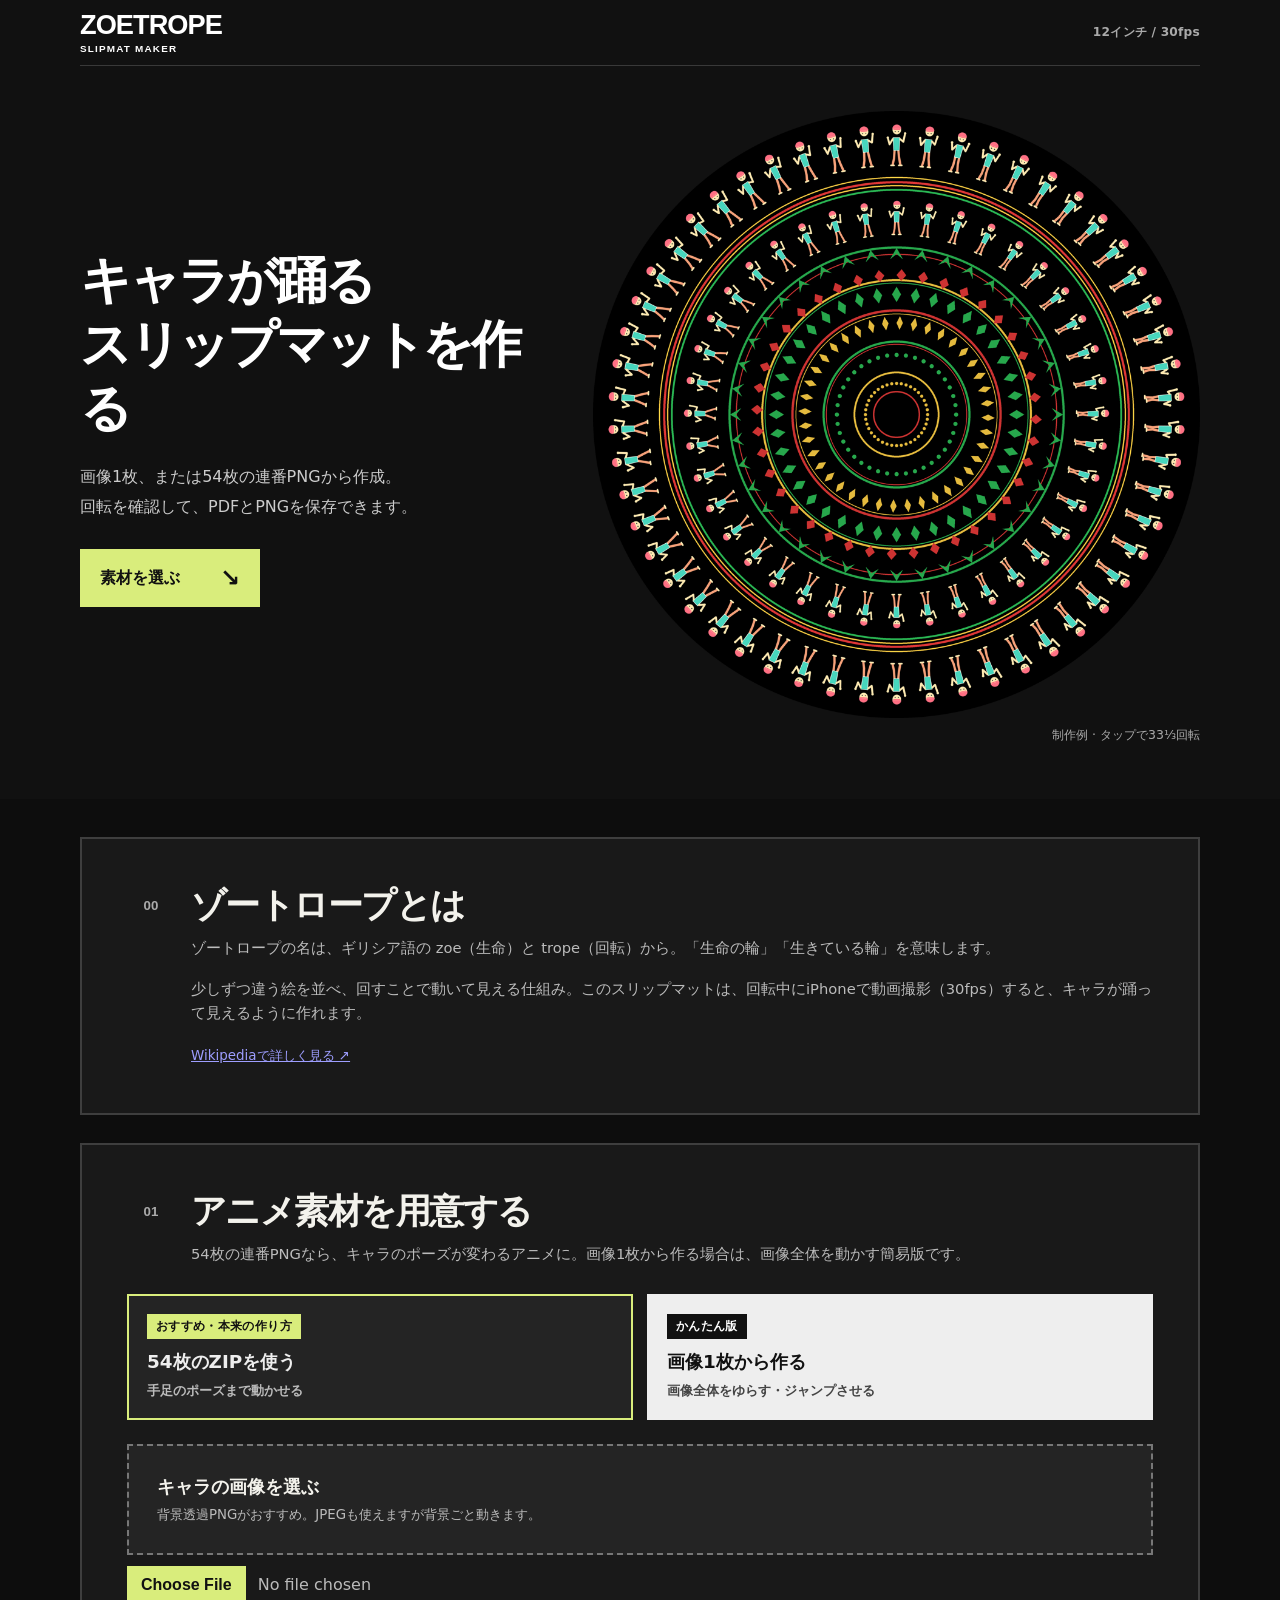
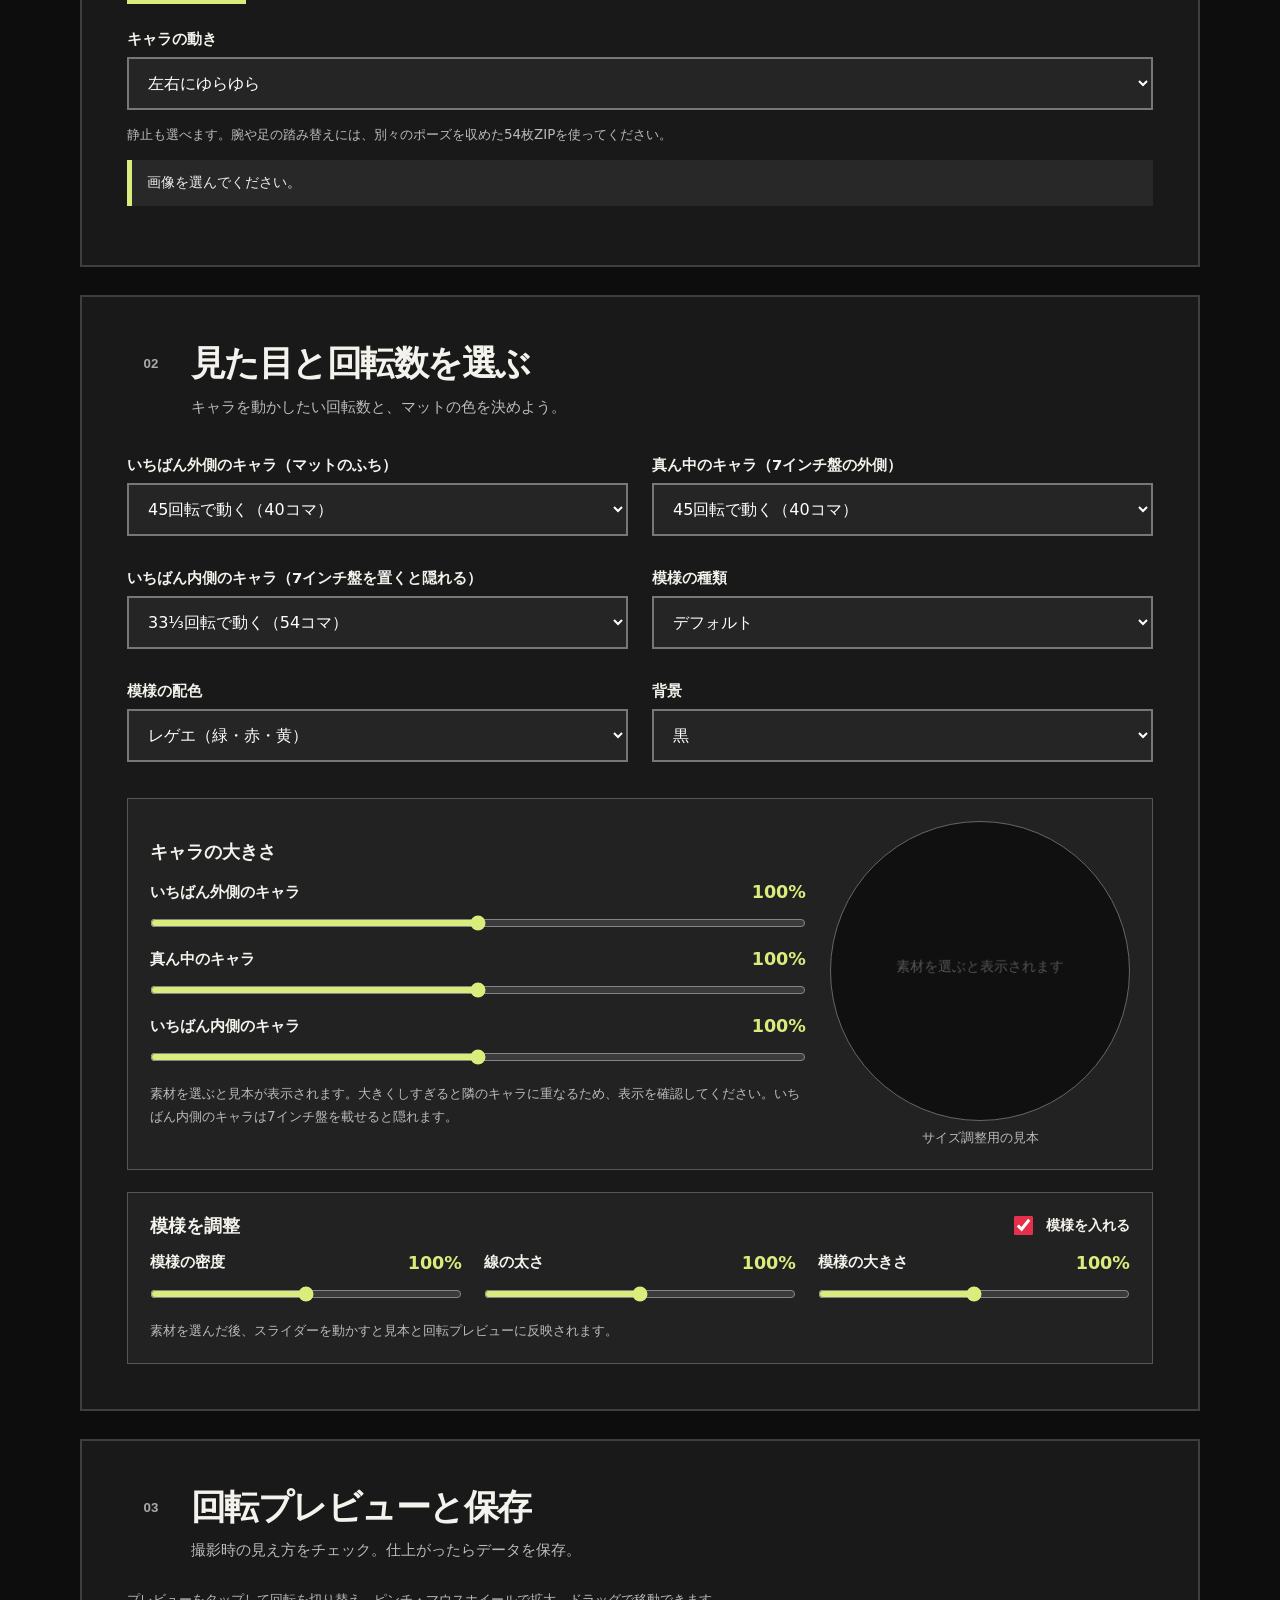
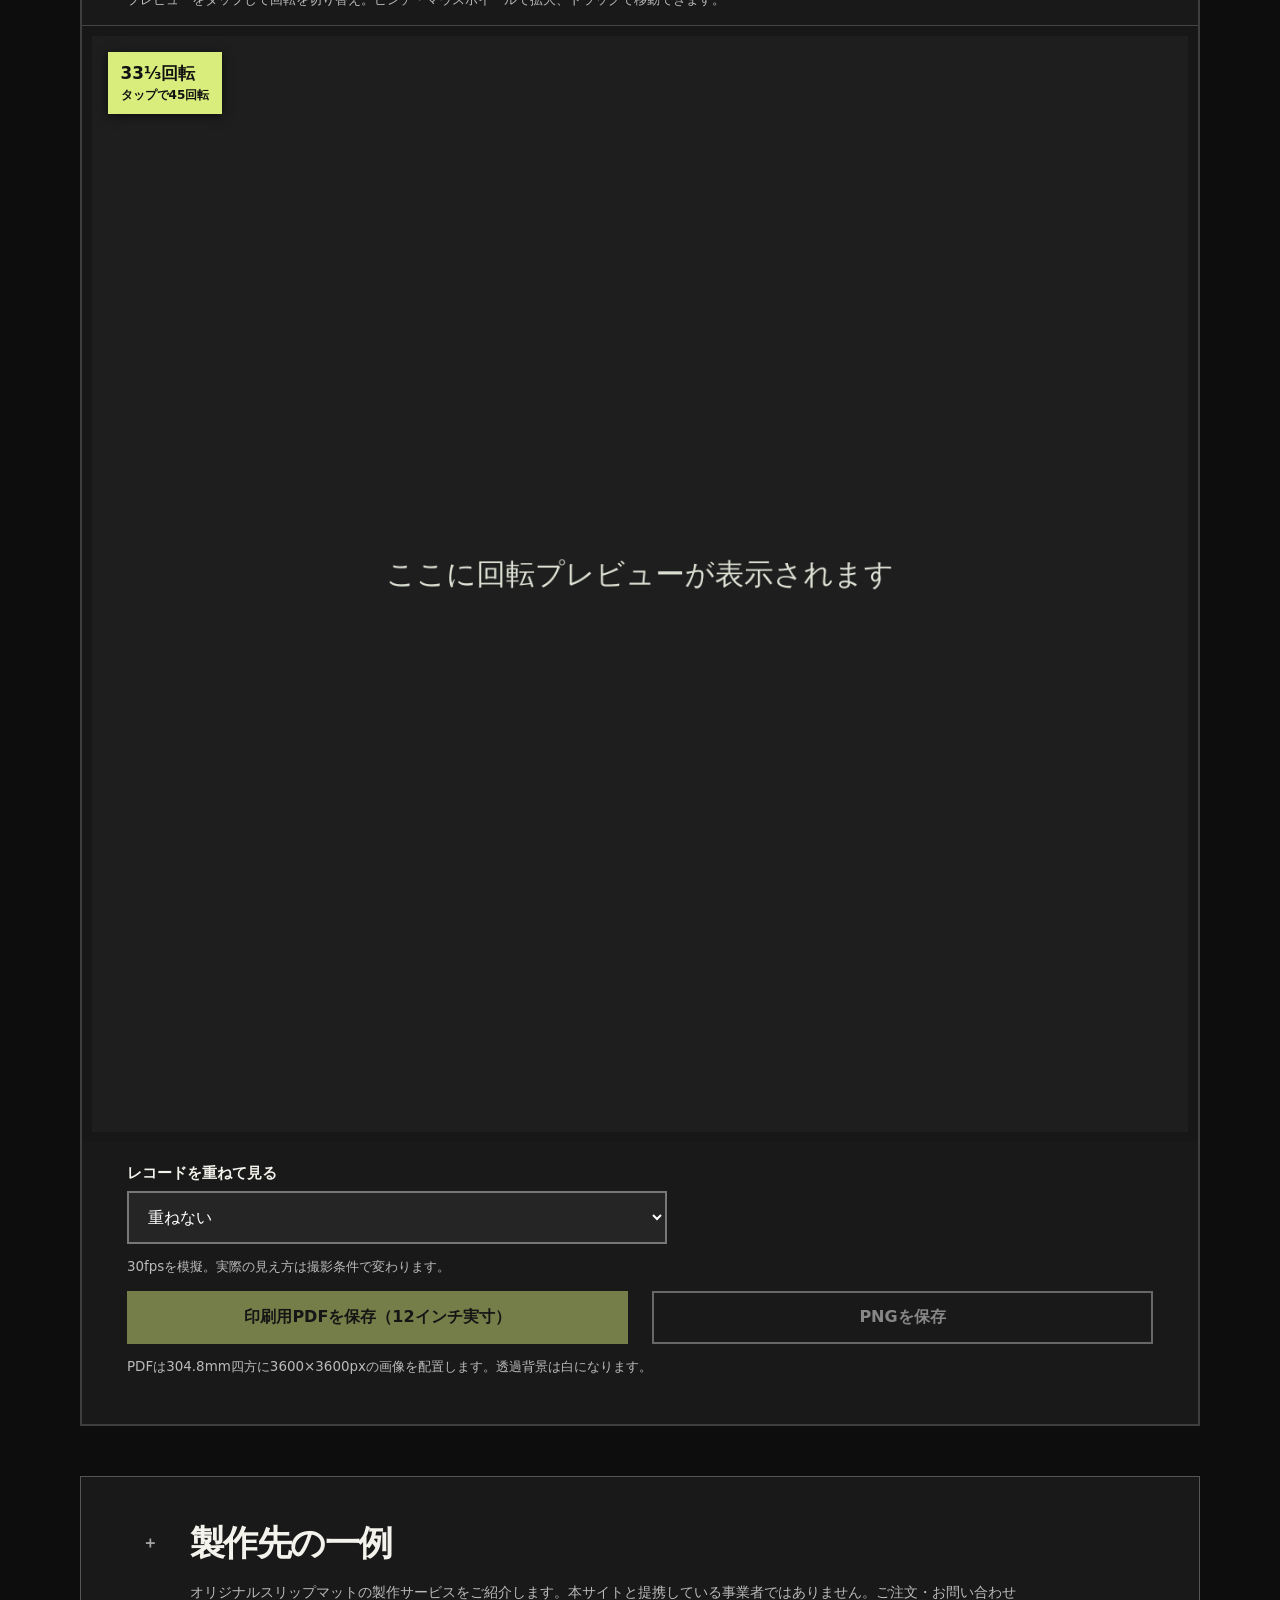
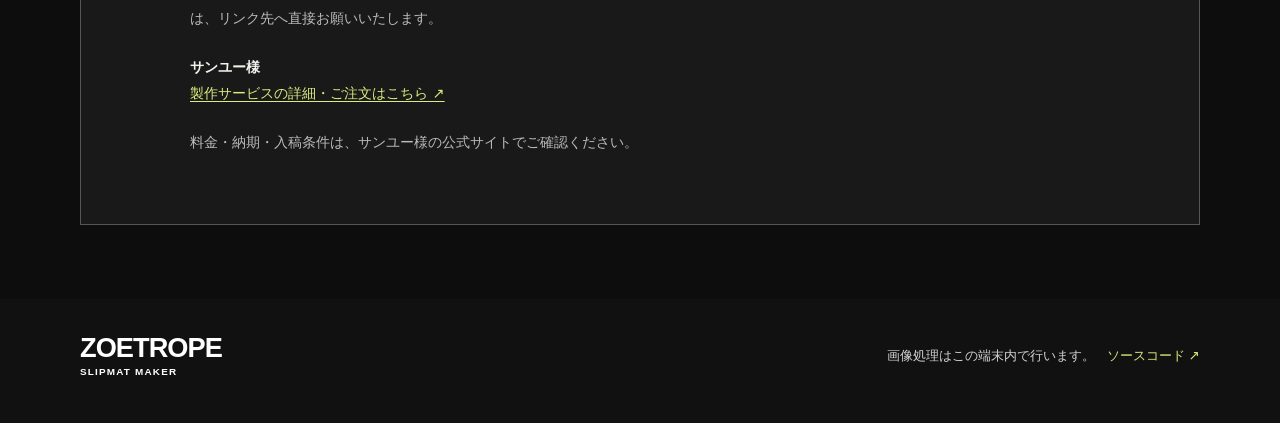
==== commit 64bd860e: "Respectfully present Sanyu as an independent manufacturing example" ====
--- a/docs/index.html
+++ b/docs/index.html
@@ -5,7 +5,7 @@
   <meta name="viewport" content="width=device-width, initial-scale=1">
   <meta name="theme-color" content="#111111">
   <title>Zoetrope Slipmat Maker</title>
-  <link rel="stylesheet" href="style.css?v=20">
+  <link rel="stylesheet" href="style.css?v=21">
 </head>
 <body>
   <header class="hero">
@@ -109,11 +109,10 @@
       </div>
     </section>
     <section class="order-resources" aria-labelledby="order-title">
-      <div class="step"><span>＋</span><h2 id="order-title">製作先</h2></div>
-      <p>12インチのオリジナルスリップマットを1枚から製作できます。仕上がり径・中心穴・塗り足しなどの入稿指定は、注文時にご確認ください。</p>
-      <div class="vendor-links">
-        <a href="https://sanyumsc.com/index11/" target="_blank" rel="noopener noreferrer"><strong>サンユー（国内）</strong><span>1枚 5,500円・送料無料／到着日は要確認 ↗</span></a>
-      </div>
+      <div class="step"><span>＋</span><h2 id="order-title">製作先の一例</h2></div>
+      <p>オリジナルスリップマットの製作サービスをご紹介します。本サイトと提携している事業者ではありません。ご注文・お問い合わせは、リンク先へ直接お願いいたします。</p>
+      <p><strong>サンユー様</strong><br><a class="vendor-reference" href="https://sanyumsc.com/index11/" target="_blank" rel="noopener noreferrer">製作サービスの詳細・ご注文はこちら ↗</a></p>
+      <p>料金・納期・入稿条件は、サンユー様の公式サイトでご確認ください。</p>
     </section>
   </main>
   <footer><div class="shell footer-inner"><strong class="brand-lockup"><span class="brand-main">ZOETROPE</span> <span class="brand-sub">SLIPMAT MAKER</span></strong><small>画像処理はこの端末内で行います。<a href="https://github.com/doingkid/zoetrope-slipmat-maker">ソースコード ↗</a></small></div></footer>
--- a/docs/style.css
+++ b/docs/style.css
@@ -155,3 +155,5 @@
 .wordmark.brand-lockup>span,footer strong.brand-lockup>span{display:block;font-size:inherit;letter-spacing:inherit;vertical-align:baseline;margin:0}
 .wordmark.brand-lockup>.brand-sub,footer strong.brand-lockup>.brand-sub{font-size:.62rem;font-weight:600;letter-spacing:.12em;line-height:1.2}
 .topbar{gap:16px}
+
+.order-resources .vendor-reference{color:#d9ed7c;text-decoration:underline;text-underline-offset:.2em}
